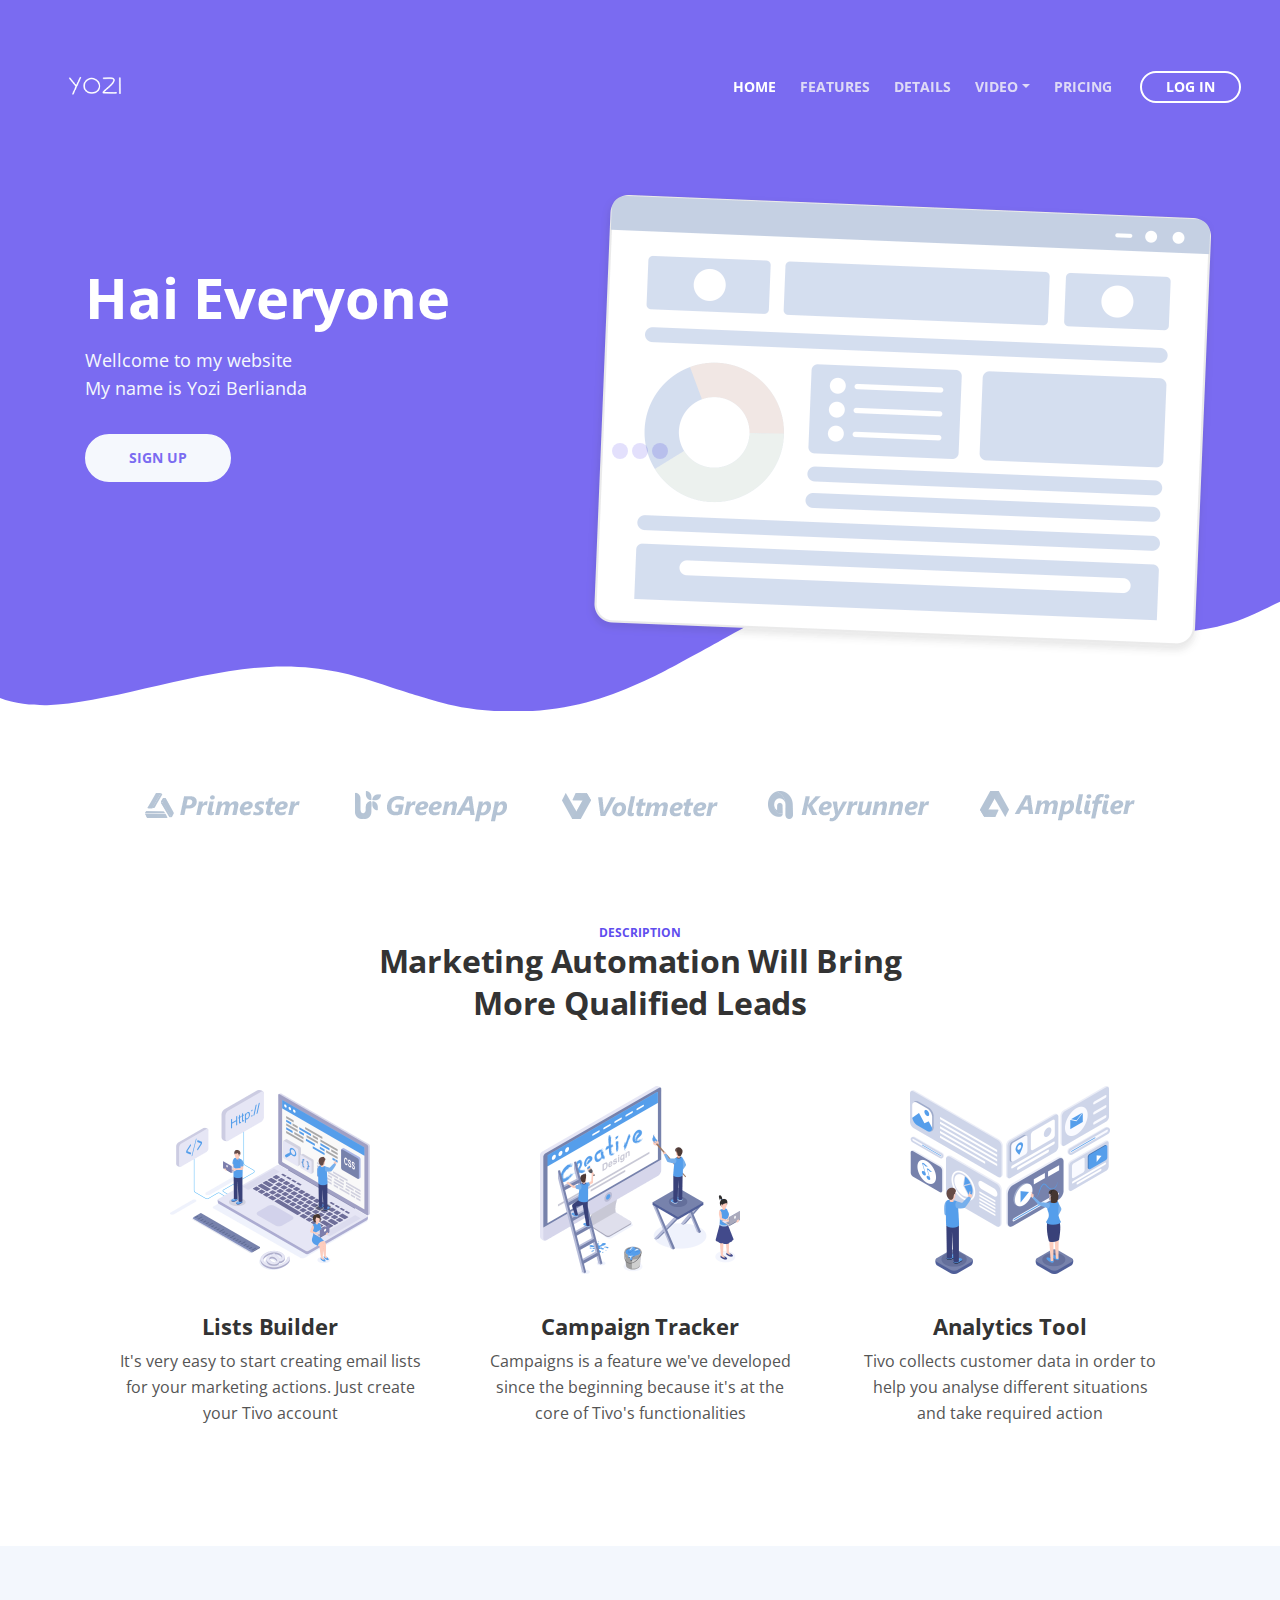
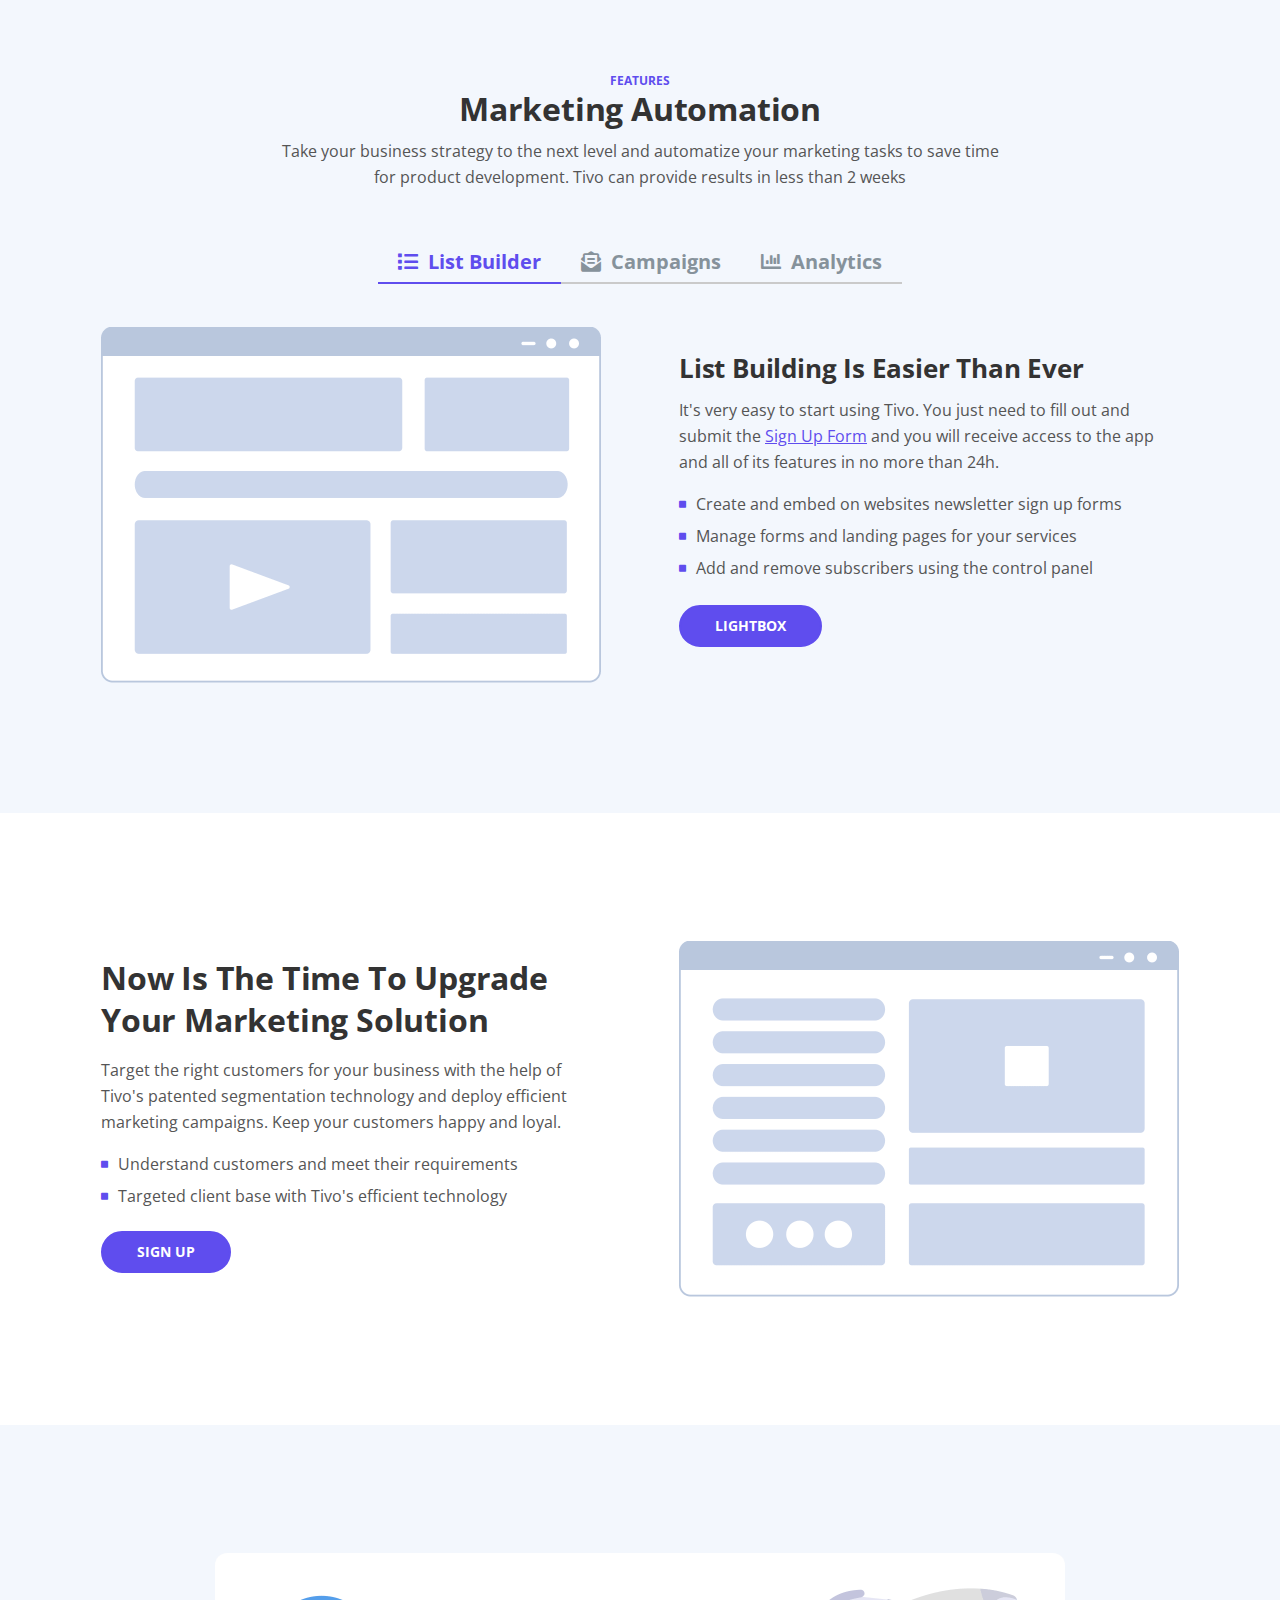
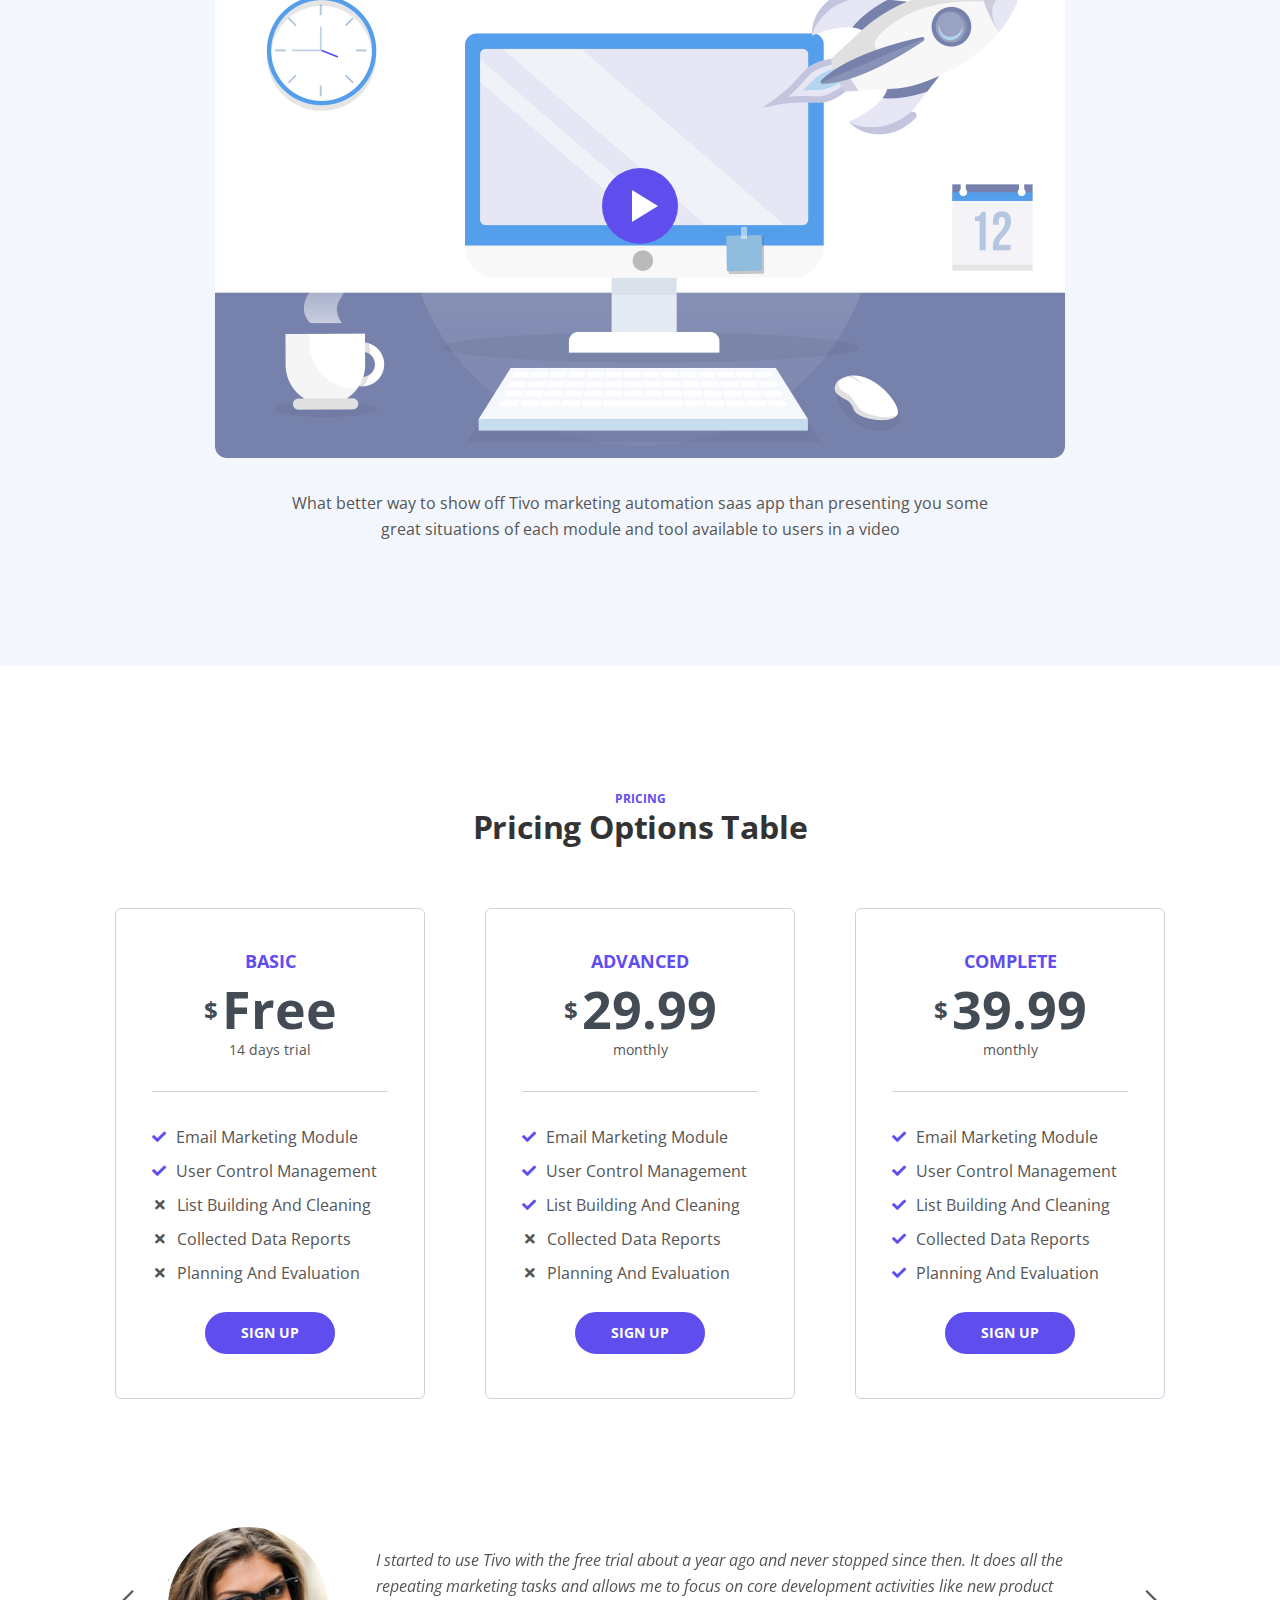
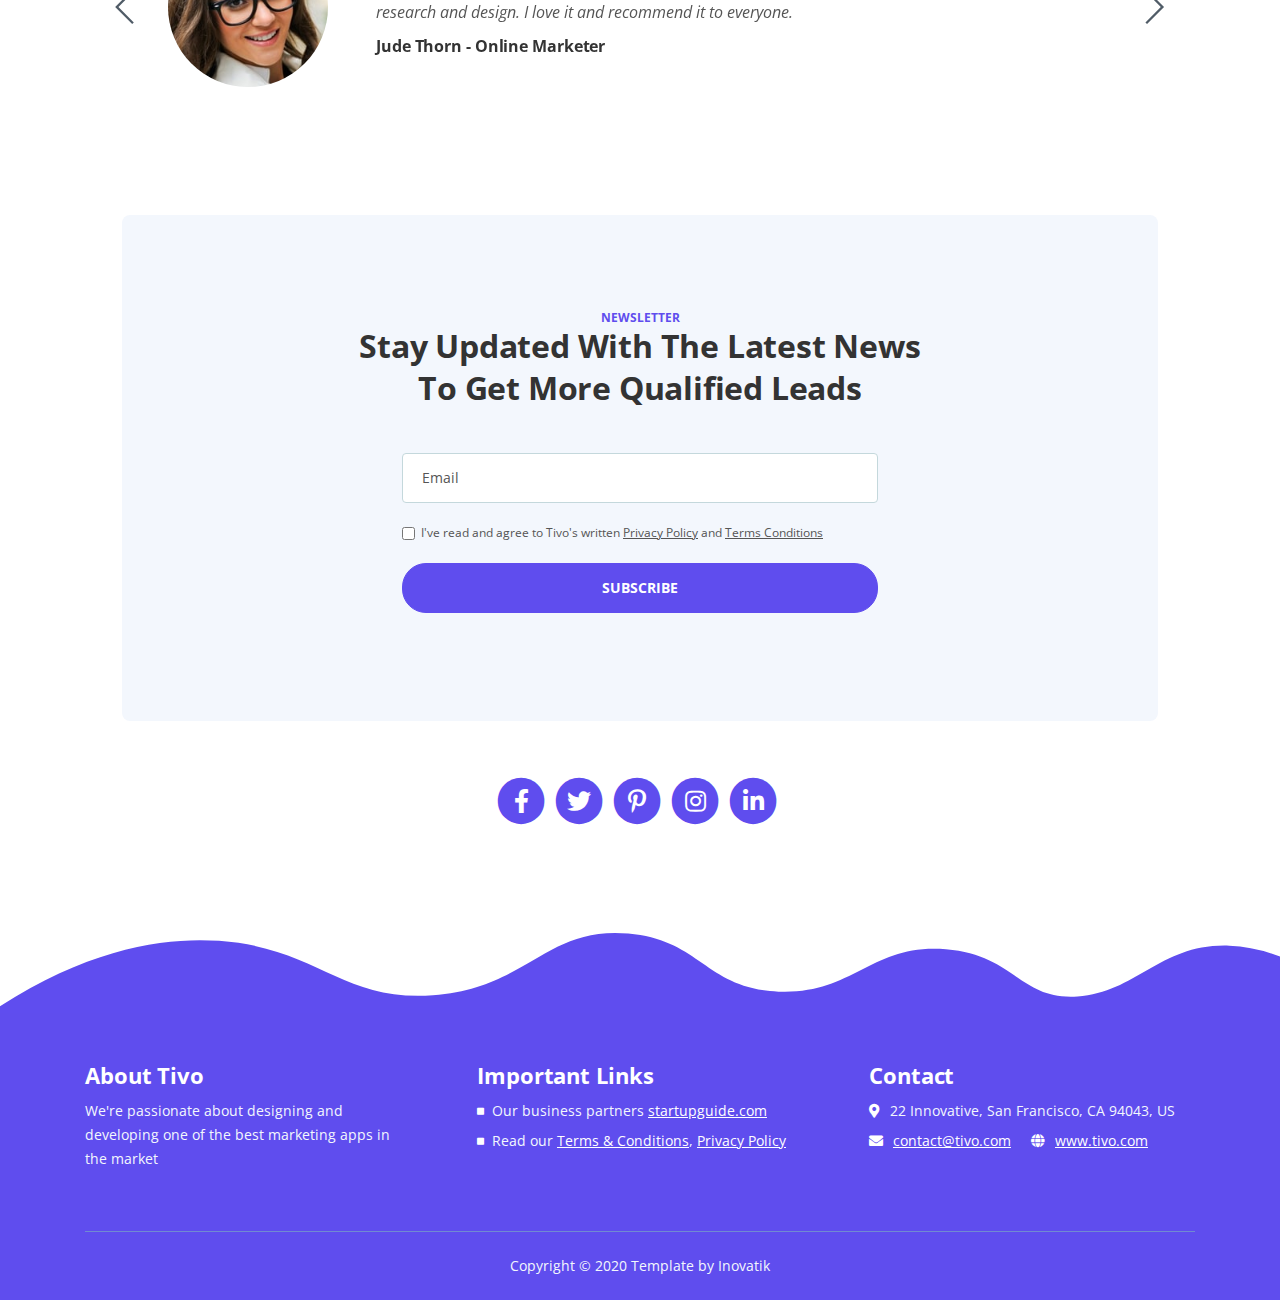
==== Landing Page/web/index.html @ ab3a1fde "prak_web_02" ====
<!DOCTYPE html>
<html lang="en">
<head>
    <meta charset="utf-8">
    <meta name="viewport" content="width=device-width, initial-scale=1, shrink-to-fit=no">
    
    <!-- SEO Meta Tags -->
    <meta name="description" content="Tivo is a HTML landing page template built with Bootstrap to help you crate engaging presentations for SaaS apps and convert visitors into users.">
    <meta name="author" content="Inovatik">

    <!-- OG Meta Tags to improve the way the post looks when you share the page on LinkedIn, Facebook, Google+ -->
	<meta property="og:site_name" content="" /> <!-- website name -->
	<meta property="og:site" content="" /> <!-- website link -->
	<meta property="og:title" content=""/> <!-- title shown in the actual shared post -->
	<meta property="og:description" content="" /> <!-- description shown in the actual shared post -->
	<meta property="og:image" content="" /> <!-- image link, make sure it's jpg -->
	<meta property="og:url" content="" /> <!-- where do you want your post to link to -->
	<meta property="og:type" content="article" />

    <!-- Website Title -->
    <title>Tivo - SaaS App HTML Landing Page Template</title>
    
    <!-- Styles -->
    <link href="https://fonts.googleapis.com/css?family=Open+Sans:400,400i,700&display=swap&subset=latin-ext" rel="stylesheet">
    <link href="css/bootstrap.css" rel="stylesheet">
    <link href="css/fontawesome-all.css" rel="stylesheet">
    <link href="css/swiper.css" rel="stylesheet">
	<link href="css/magnific-popup.css" rel="stylesheet">
	<link href="css/styles.css" rel="stylesheet">
	
	<!-- Favicon  -->
    <link rel="icon" href="images/favicon.png">
</head>
<body data-spy="scroll" data-target=".fixed-top">
    
    <!-- Preloader -->
	<div class="spinner-wrapper">
        <div class="spinner">
            <div class="bounce1"></div>
            <div class="bounce2"></div>
            <div class="bounce3"></div>
        </div>
    </div>
    <!-- end of preloader -->
    

    <!-- Navigation -->
    <nav class="navbar navbar-expand-lg navbar-dark navbar-custom fixed-top">
        <div class="container">

            <!-- Text Logo - Use this if you don't have a graphic logo -->
            <!-- <a class="navbar-brand logo-text page-scroll" href="index.html">Tivo</a> -->

            <!-- Image Logo -->
            <a class="navbar-brand logo-image" href="index.html"><img src="images/logo.png" alt="alternative"></a> 
            
            <!-- Mobile Menu Toggle Button -->
            <button class="navbar-toggler" type="button" data-toggle="collapse" data-target="#navbarsExampleDefault" aria-controls="navbarsExampleDefault" aria-expanded="false" aria-label="Toggle navigation">
                <span class="navbar-toggler-awesome fas fa-bars"></span>
                <span class="navbar-toggler-awesome fas fa-times"></span>
            </button>
            <!-- end of mobile menu toggle button -->

            <div class="collapse navbar-collapse" id="navbarsExampleDefault">
                <ul class="navbar-nav ml-auto">
                    <li class="nav-item">
                        <a class="nav-link page-scroll" href="#header">HOME <span class="sr-only">(current)</span></a>
                    </li>
                    <li class="nav-item">
                        <a class="nav-link page-scroll" href="#features">FEATURES</a>
                    </li>
                    <li class="nav-item">
                        <a class="nav-link page-scroll" href="#details">DETAILS</a>
                    </li>

                    <!-- Dropdown Menu -->          
                    <li class="nav-item dropdown">
                        <a class="nav-link dropdown-toggle page-scroll" href="#video" id="navbarDropdown" role="button" aria-haspopup="true" aria-expanded="false">VIDEO</a>
                        <div class="dropdown-menu" aria-labelledby="navbarDropdown">
                            <a class="dropdown-item" href="article-details.html"><span class="item-text">ARTICLE DETAILS</span></a>
                            <div class="dropdown-items-divide-hr"></div>
                            <a class="dropdown-item" href="terms-conditions.html"><span class="item-text">TERMS CONDITIONS</span></a>
                            <div class="dropdown-items-divide-hr"></div>
                            <a class="dropdown-item" href="privacy-policy.html"><span class="item-text">PRIVACY POLICY</span></a>
                        </div>
                    </li>
                    <!-- end of dropdown menu -->

                    <li class="nav-item">
                        <a class="nav-link page-scroll" href="#pricing">PRICING</a>
                    </li>
                </ul>
                <span class="nav-item">
                    <a class="btn-outline-sm" href="log-in.html">LOG IN</a>
                </span>
            </div>
        </div> <!-- end of container -->
    </nav> <!-- end of navbar -->
    <!-- end of navigation -->


    <!-- Header -->
    <header id="header" class="header">
        <div class="header-content">
            <div class="container">
                <div class="row">
                    <div class="col-lg-6 col-xl-5">
                        <div class="text-container">
                            <h1>Hai Everyone</h1>
                            <p class="p-large">Wellcome to my website<br>My name is Yozi Berlianda</p>
                            <a class="btn-solid-lg page-scroll" href="sign-up.html">SIGN UP</a>
                        </div> <!-- end of text-container -->
                    </div> <!-- end of col -->
                    <div class="col-lg-6 col-xl-7">
                        <div class="image-container">
                            <div class="img-wrapper">
                                <img class="img-fluid" src="images/header-software-app.png" alt="alternative">
                            </div> <!-- end of img-wrapper -->
                        </div> <!-- end of image-container -->
                    </div> <!-- end of col -->
                </div> <!-- end of row -->
            </div> <!-- end of container -->
        </div> <!-- end of header-content -->
    </header> <!-- end of header -->
    <svg class="header-frame" data-name="Layer 1" xmlns="http://www.w3.org/2000/svg" preserveAspectRatio="none" viewBox="0 0 1920 310"><defs><style>.cls-1{fill:#5f4def;}</style></defs><title>header-frame</title><path class="cls-1" d="M0,283.054c22.75,12.98,53.1,15.2,70.635,14.808,92.115-2.077,238.3-79.9,354.895-79.938,59.97-.019,106.17,18.059,141.58,34,47.778,21.511,47.778,21.511,90,38.938,28.418,11.731,85.344,26.169,152.992,17.971,68.127-8.255,115.933-34.963,166.492-67.393,37.467-24.032,148.6-112.008,171.753-127.963,27.951-19.26,87.771-81.155,180.71-89.341,72.016-6.343,105.479,12.388,157.434,35.467,69.73,30.976,168.93,92.28,256.514,89.405,100.992-3.315,140.276-41.7,177-64.9V0.24H0V283.054Z"/></svg>
    <!-- end of header -->


    <!-- Customers -->
    <div class="slider-1">
        <div class="container">
            <div class="row">
                <div class="col-lg-12">
                    
                    <!-- Image Slider -->
                    <div class="slider-container">
                        <div class="swiper-container image-slider">
                            <div class="swiper-wrapper">
                                <div class="swiper-slide">
                                        <img class="img-fluid" src="images/customer-logo-1.png" alt="alternative">
                                </div>
                                <div class="swiper-slide">
                                        <img class="img-fluid" src="images/customer-logo-2.png" alt="alternative">
                                </div>
                                <div class="swiper-slide">
                                        <img class="img-fluid" src="images/customer-logo-3.png" alt="alternative">
                                </div>
                                <div class="swiper-slide">
                                        <img class="img-fluid" src="images/customer-logo-4.png" alt="alternative">
                                </div>
                                <div class="swiper-slide">
                                        <img class="img-fluid" src="images/customer-logo-5.png" alt="alternative">
                                </div>
                                <div class="swiper-slide">
                                        <img class="img-fluid" src="images/customer-logo-6.png" alt="alternative">
                                </div>
                            </div> <!-- end of swiper-wrapper -->
                        </div> <!-- end of swiper container -->
                    </div> <!-- end of slider-container -->
                    <!-- end of image slider -->

                </div> <!-- end of col -->
            </div> <!-- end of row -->
        </div> <!-- end of container -->
    </div> <!-- end of slider-1 -->
    <!-- end of customers -->


    <!-- Description -->
    <div class="cards-1">
        <div class="container">
            <div class="row">
                <div class="col-lg-12">
                    <div class="above-heading">DESCRIPTION</div>
                    <h2 class="h2-heading">Marketing Automation Will Bring More Qualified Leads</h2>
                </div> <!-- end of col -->
            </div> <!-- end of row -->
            <div class="row">
                <div class="col-lg-12">

                    <!-- Card -->
                    <div class="card">
                        <div class="card-image">
                            <img class="img-fluid" src="images/description-1.png" alt="alternative">
                        </div>
                        <div class="card-body">
                            <h4 class="card-title">Lists Builder</h4>
                            <p>It's very easy to start creating email lists for your marketing actions. Just create your Tivo account</p>
                        </div>
                    </div>
                    <!-- end of card -->

                    <!-- Card -->
                    <div class="card">
                        <div class="card-image">
                            <img class="img-fluid" src="images/description-2.png" alt="alternative">
                        </div>
                        <div class="card-body">
                            <h4 class="card-title">Campaign Tracker</h4>
                            <p>Campaigns is a feature we've developed since the beginning because it's at the core of Tivo's functionalities</p>
                        </div>
                    </div>
                    <!-- end of card -->

                    <!-- Card -->
                    <div class="card">
                        <div class="card-image">
                            <img class="img-fluid" src="images/description-3.png" alt="alternative">
                        </div>
                        <div class="card-body">
                            <h4 class="card-title">Analytics Tool</h4>
                            <p>Tivo collects customer data in order to help you analyse different situations and take required action</p>
                        </div>
                    </div>
                    <!-- end of card -->

                </div> <!-- end of col -->
            </div> <!-- end of row -->
        </div> <!-- end of container -->
    </div> <!-- end of cards-1 -->
    <!-- end of description -->


    <!-- Features -->
    <div id="features" class="tabs">
        <div class="container">
            <div class="row">
                <div class="col-lg-12">
                    <div class="above-heading">FEATURES</div>
                    <h2 class="h2-heading">Marketing Automation</h2>
                    <p class="p-heading">Take your business strategy to the next level and automatize your marketing tasks to save time for product development. Tivo can provide results in less than 2 weeks</p>
                </div> <!-- end of col -->
            </div> <!-- end of row -->
            <div class="row">
                <div class="col-lg-12">

                    <!-- Tabs Links -->
                    <ul class="nav nav-tabs" id="argoTabs" role="tablist">
                        <li class="nav-item">
                            <a class="nav-link active" id="nav-tab-1" data-toggle="tab" href="#tab-1" role="tab" aria-controls="tab-1" aria-selected="true"><i class="fas fa-list"></i>List Builder</a>
                        </li>
                        <li class="nav-item">
                            <a class="nav-link" id="nav-tab-2" data-toggle="tab" href="#tab-2" role="tab" aria-controls="tab-2" aria-selected="false"><i class="fas fa-envelope-open-text"></i>Campaigns</a>
                        </li>
                        <li class="nav-item">
                            <a class="nav-link" id="nav-tab-3" data-toggle="tab" href="#tab-3" role="tab" aria-controls="tab-3" aria-selected="false"><i class="fas fa-chart-bar"></i>Analytics</a>
                        </li>
                    </ul>
                    <!-- end of tabs links -->

                    <!-- Tabs Content -->
                    <div class="tab-content" id="argoTabsContent">

                        <!-- Tab -->
                        <div class="tab-pane fade show active" id="tab-1" role="tabpanel" aria-labelledby="tab-1">
                            <div class="row">
                                <div class="col-lg-6">
                                    <div class="image-container">
                                        <img class="img-fluid" src="images/features-1.png" alt="alternative">
                                    </div> <!-- end of image-container -->
                                </div> <!-- end of col -->
                                <div class="col-lg-6">
                                    <div class="text-container">
                                        <h3>List Building Is Easier Than Ever</h3>
                                        <p>It's very easy to start using Tivo. You just need to fill out and submit the <a class="blue page-scroll" href="sign-up.html">Sign Up Form</a> and you will receive access to the app and all of its features in no more than 24h.</p>
                                        <ul class="list-unstyled li-space-lg">
                                            <li class="media">
                                                <i class="fas fa-square"></i>
                                                <div class="media-body">Create and embed on websites newsletter sign up forms</div>
                                            </li>
                                            <li class="media">
                                                <i class="fas fa-square"></i>
                                                <div class="media-body">Manage forms and landing pages for your services</div>
                                            </li>
                                            <li class="media">
                                                <i class="fas fa-square"></i>
                                                <div class="media-body">Add and remove subscribers using the control panel</div>
                                            </li>
                                        </ul>
                                        <a class="btn-solid-reg popup-with-move-anim" href="#details-lightbox-1">LIGHTBOX</a>
                                    </div> <!-- end of text-container -->
                                </div> <!-- end of col -->
                            </div> <!-- end of row -->
                        </div> <!-- end of tab-pane -->
                        <!-- end of tab -->

                        <!-- Tab -->
                        <div class="tab-pane fade" id="tab-2" role="tabpanel" aria-labelledby="tab-2">
                            <div class="row">
                                <div class="col-lg-6">
                                    <div class="image-container">
                                        <img class="img-fluid" src="images/features-2.png" alt="alternative">
                                    </div> <!-- end of image-container -->
                                </div> <!-- end of col -->
                                <div class="col-lg-6">
                                    <div class="text-container">
                                        <h3>Campaigns Monitoring Tools</h3>
                                        <p>Campaigns monitoring is a feature we've developed since the beginning because it's at the core of Tivo and basically to any marketing activity focused on results.</p>
                                        <ul class="list-unstyled li-space-lg">
                                            <li class="media">
                                                <i class="fas fa-square"></i>
                                                <div class="media-body">Easily plan campaigns and schedule their starting date</div>
                                            </li>
                                            <li class="media">
                                                <i class="fas fa-square"></i>
                                                <div class="media-body">Start campaigns and follow their evolution closely</div>
                                            </li>
                                            <li class="media">
                                                <i class="fas fa-square"></i>
                                                <div class="media-body">Evaluate campaign results and optimize future actions</div>
                                            </li>
                                        </ul>
                                        <a class="btn-solid-reg popup-with-move-anim" href="#details-lightbox-2">LIGHTBOX</a>
                                    </div> <!-- end of text-container -->
                                </div> <!-- end of col -->
                            </div> <!-- end of row -->
                        </div> <!-- end of tab-pane -->
                        <!-- end of tab -->

                        <!-- Tab -->
                        <div class="tab-pane fade" id="tab-3" role="tabpanel" aria-labelledby="tab-3">
                            <div class="row">
                                <div class="col-lg-6">
                                    <div class="image-container">
                                        <img class="img-fluid" src="images/features-3.png" alt="alternative">
                                    </div> <!-- end of image-container -->
                                </div> <!-- end of col -->
                                <div class="col-lg-6">
                                    <div class="text-container">
                                        <h3>Analytics Control Panel</h3>
                                        <p>Analytics control  panel is important for every marketing team so it's beed implemented from the begging and designed to produce reports based on very little input information.</p>
                                        <ul class="list-unstyled li-space-lg">
                                            <li class="media">
                                                <i class="fas fa-square"></i>
                                                <div class="media-body">If you set it up correctly you will get acces to great intel</div>
                                            </li>
                                            <li class="media">
                                                <i class="fas fa-square"></i>
                                                <div class="media-body">Easy to integrate in your websites and landing pages</div>
                                            </li>
                                            <li class="media">
                                                <i class="fas fa-square"></i>
                                                <div class="media-body">The generated reports are important for your strategy</div>
                                            </li>
                                        </ul>
                                        <a class="btn-solid-reg popup-with-move-anim" href="#details-lightbox-3">LIGHTBOX</a>
                                    </div> <!-- end of text-container -->
                                </div> <!-- end of col -->
                            </div> <!-- end of row -->
                        </div> <!-- end of tab-pane -->
                        <!-- end of tab -->
                        
                    </div> <!-- end of tab content -->
                    <!-- end of tabs content -->

                </div> <!-- end of col -->
            </div> <!-- end of row -->
        </div> <!-- end of container -->
    </div> <!-- end of tabs -->
    <!-- end of features -->


    <!-- Details Lightboxes -->
    <!-- Details Lightbox 1 -->
	<div id="details-lightbox-1" class="lightbox-basic zoom-anim-dialog mfp-hide">
        <div class="container">
            <div class="row">
                <button title="Close (Esc)" type="button" class="mfp-close x-button">×</button>
                <div class="col-lg-8">
                    <div class="image-container">
                        <img class="img-fluid" src="images/details-lightbox.png" alt="alternative">
                    </div> <!-- end of image-container -->
                </div> <!-- end of col -->
                <div class="col-lg-4">
                    <h3>List Building</h3>
                    <hr>
                    <h5>Core service</h5>
                    <p>It's very easy to start using Tivo. You just need to fill out and submit the Sign Up Form and you will receive access to the app.</p>
                    <ul class="list-unstyled li-space-lg">
                        <li class="media">
                            <i class="fas fa-square"></i><div class="media-body">List building framework</div>
                        </li>
                        <li class="media">
                            <i class="fas fa-square"></i><div class="media-body">Easy database browsing</div>
                        </li>
                        <li class="media">
                            <i class="fas fa-square"></i><div class="media-body">User administration</div>
                        </li>
                        <li class="media">
                            <i class="fas fa-square"></i><div class="media-body">Automate user signup</div>
                        </li>
                        <li class="media">
                            <i class="fas fa-square"></i><div class="media-body">Quick formatting tools</div>
                        </li>
                        <li class="media">
                            <i class="fas fa-square"></i><div class="media-body">Fast email checking</div>
                        </li>
                    </ul>
                    <a class="btn-solid-reg mfp-close" href="sign-up.html">SIGN UP</a> <a class="btn-outline-reg mfp-close as-button" href="#screenshots">BACK</a>
                </div> <!-- end of col -->
            </div> <!-- end of row -->
        </div> <!-- end of container -->
    </div> <!-- end of lightbox-basic -->
    <!-- end of details lightbox 1 -->

    <!-- Details Lightbox 2 -->
	<div id="details-lightbox-2" class="lightbox-basic zoom-anim-dialog mfp-hide">
        <div class="container">
            <div class="row">
                <button title="Close (Esc)" type="button" class="mfp-close x-button">×</button>
                <div class="col-lg-8">
                    <div class="image-container">
                        <img class="img-fluid" src="images/details-lightbox.png" alt="alternative">
                    </div> <!-- end of image-container -->
                </div> <!-- end of col -->
                <div class="col-lg-4">
                    <h3>Campaign Monitoring</h3>
                    <hr>
                    <h5>Core service</h5>
                    <p>It's very easy to start using Tivo. You just need to fill out and submit the Sign Up Form and you will receive access to the app.</p>
                    <ul class="list-unstyled li-space-lg">
                        <li class="media">
                            <i class="fas fa-square"></i><div class="media-body">List building framework</div>
                        </li>
                        <li class="media">
                            <i class="fas fa-square"></i><div class="media-body">Easy database browsing</div>
                        </li>
                        <li class="media">
                            <i class="fas fa-square"></i><div class="media-body">User administration</div>
                        </li>
                        <li class="media">
                            <i class="fas fa-square"></i><div class="media-body">Automate user signup</div>
                        </li>
                        <li class="media">
                            <i class="fas fa-square"></i><div class="media-body">Quick formatting tools</div>
                        </li>
                        <li class="media">
                            <i class="fas fa-square"></i><div class="media-body">Fast email checking</div>
                        </li>
                    </ul>
                    <a class="btn-solid-reg mfp-close" href="sign-up.html">SIGN UP</a> <a class="btn-outline-reg mfp-close as-button" href="#screenshots">BACK</a>
                </div> <!-- end of col -->
            </div> <!-- end of row -->
        </div> <!-- end of container -->
    </div> <!-- end of lightbox-basic -->
    <!-- end of details lightbox 2 -->

    <!-- Details Lightbox 3 -->
	<div id="details-lightbox-3" class="lightbox-basic zoom-anim-dialog mfp-hide">
        <div class="container">
            <div class="row">
                <button title="Close (Esc)" type="button" class="mfp-close x-button">×</button>
                <div class="col-lg-8">
                    <div class="image-container">
                        <img class="img-fluid" src="images/details-lightbox.png" alt="alternative">
                    </div> <!-- end of image-container -->
                </div> <!-- end of col -->
                <div class="col-lg-4">
                    <h3>Analytics Tools</h3>
                    <hr>
                    <h5>Core service</h5>
                    <p>It's very easy to start using Tivo. You just need to fill out and submit the Sign Up Form and you will receive access to the app.</p>
                    <ul class="list-unstyled li-space-lg">
                        <li class="media">
                            <i class="fas fa-square"></i><div class="media-body">List building framework</div>
                        </li>
                        <li class="media">
                            <i class="fas fa-square"></i><div class="media-body">Easy database browsing</div>
                        </li>
                        <li class="media">
                            <i class="fas fa-square"></i><div class="media-body">User administration</div>
                        </li>
                        <li class="media">
                            <i class="fas fa-square"></i><div class="media-body">Automate user signup</div>
                        </li>
                        <li class="media">
                            <i class="fas fa-square"></i><div class="media-body">Quick formatting tools</div>
                        </li>
                        <li class="media">
                            <i class="fas fa-square"></i><div class="media-body">Fast email checking</div>
                        </li>
                    </ul>
                    <a class="btn-solid-reg mfp-close" href="sign-up.html">SIGN UP</a> <a class="btn-outline-reg mfp-close as-button" href="#screenshots">BACK</a>
                </div> <!-- end of col -->
            </div> <!-- end of row -->
        </div> <!-- end of container -->
    </div> <!-- end of lightbox-basic -->
    <!-- end of details lightbox 3 -->
    <!-- end of details lightboxes -->


    <!-- Details -->
    <div id="details" class="basic-1">
        <div class="container">
            <div class="row">
                <div class="col-lg-6">
                    <div class="text-container">
                        <h2>Now Is The Time To Upgrade Your Marketing Solution</h2>
                        <p>Target the right customers for your business with the help of Tivo's patented segmentation technology and deploy efficient marketing campaigns. Keep your customers happy and loyal.</p>
                        <ul class="list-unstyled li-space-lg">
                            <li class="media">
                                <i class="fas fa-square"></i>
                                <div class="media-body">Understand customers and meet their requirements</div>
                            </li>
                            <li class="media">
                                <i class="fas fa-square"></i>
                                <div class="media-body">Targeted client base with Tivo's efficient technology</div>
                            </li>
                        </ul>
                        <a class="btn-solid-reg page-scroll" href="sign-up.html">SIGN UP</a>
                    </div> <!-- end of text-container -->
                </div> <!-- end of col -->
                <div class="col-lg-6">
                    <div class="image-container">
                        <img class="img-fluid" src="images/details.png" alt="alternative">
                    </div> <!-- end of image-container -->
                </div> <!-- end of col -->
            </div> <!-- end of row -->
        </div> <!-- end of container -->
    </div> <!-- end of basic-1 -->
    <!-- end of details -->


    <!-- Video -->
    <div id="video" class="basic-2">
        <div class="container">
            <div class="row">
                <div class="col-lg-12">

                    <!-- Video Preview -->
                    <div class="image-container">
                        <div class="video-wrapper">
                            <a class="popup-youtube" href="https://www.youtube.com/watch?v=fLCjQJCekTs" data-effect="fadeIn">
                                <img class="img-fluid" src="images/video-image.png" alt="alternative">
                                <span class="video-play-button">
                                    <span></span>
                                </span>
                            </a>
                        </div> <!-- end of video-wrapper -->
                    </div> <!-- end of image-container -->
                    <!-- end of video preview -->

                    <div class="p-heading">What better way to show off Tivo marketing automation saas app than presenting you some great situations of each module and tool available to users in a video</div>        
                </div> <!-- end of col -->
            </div> <!-- end of row -->
        </div> <!-- end of container -->
    </div> <!-- end of basic-2 -->
    <!-- end of video -->


    <!-- Pricing -->
    <div id="pricing" class="cards-2">
        <div class="container">
            <div class="row">
                <div class="col-lg-12">
                    <div class="above-heading">PRICING</div>
                    <h2 class="h2-heading">Pricing Options Table</h2>
                </div> <!-- end of col -->
            </div> <!-- end of row -->
            <div class="row">
                <div class="col-lg-12">

                    <!-- Card-->
                    <div class="card">
                        <div class="card-body">
                            <div class="card-title">BASIC</div>
                            <div class="price"><span class="currency">$</span><span class="value">Free</span></div>
                            <div class="frequency">14 days trial</div>
                            <div class="divider"></div>
                            <ul class="list-unstyled li-space-lg">
                                <li class="media">
                                    <i class="fas fa-check"></i><div class="media-body">Email Marketing Module</div>
                                </li>
                                <li class="media">
                                    <i class="fas fa-check"></i><div class="media-body">User Control Management</div>
                                </li>
                                <li class="media">
                                    <i class="fas fa-times"></i><div class="media-body">List Building And Cleaning</div>
                                </li>
                                <li class="media">
                                    <i class="fas fa-times"></i><div class="media-body">Collected Data Reports</div>
                                </li>
                                <li class="media">
                                    <i class="fas fa-times"></i><div class="media-body">Planning And Evaluation</div>
                                </li>
                            </ul>
                            <div class="button-wrapper">
                                <a class="btn-solid-reg page-scroll" href="sign-up.html">SIGN UP</a>
                            </div>
                        </div>
                    </div> <!-- end of card -->
                    <!-- end of card -->

                    <!-- Card-->
                    <div class="card">
                        <div class="card-body">
                            <div class="card-title">ADVANCED</div>
                            <div class="price"><span class="currency">$</span><span class="value">29.99</span></div>
                            <div class="frequency">monthly</div>
                            <div class="divider"></div>
                            <ul class="list-unstyled li-space-lg">
                                <li class="media">
                                    <i class="fas fa-check"></i><div class="media-body">Email Marketing Module</div>
                                </li>
                                <li class="media">
                                    <i class="fas fa-check"></i><div class="media-body">User Control Management</div>
                                </li>
                                <li class="media">
                                    <i class="fas fa-check"></i><div class="media-body">List Building And Cleaning</div>
                                </li>
                                <li class="media">
                                    <i class="fas fa-times"></i><div class="media-body">Collected Data Reports</div>
                                </li>
                                <li class="media">
                                    <i class="fas fa-times"></i><div class="media-body">Planning And Evaluation</div>
                                </li>
                            </ul>
                            <div class="button-wrapper">
                                <a class="btn-solid-reg page-scroll" href="sign-up.html">SIGN UP</a>
                            </div>
                        </div>
                    </div> <!-- end of card -->
                    <!-- end of card -->

                    <!-- Card-->
                    <div class="card">
                        <!--<div class="label">
                            <p class="best-value">Best Value</p>
                        </div> -->
                        <div class="card-body">
                            <div class="card-title">COMPLETE</div>
                            <div class="price"><span class="currency">$</span><span class="value">39.99</span></div>
                            <div class="frequency">monthly</div>
                            <div class="divider"></div>
                            <ul class="list-unstyled li-space-lg">
                                <li class="media">
                                    <i class="fas fa-check"></i><div class="media-body">Email Marketing Module</div>
                                </li>
                                <li class="media">
                                    <i class="fas fa-check"></i><div class="media-body">User Control Management</div>
                                </li>
                                <li class="media">
                                    <i class="fas fa-check"></i><div class="media-body">List Building And Cleaning</div>
                                </li>
                                <li class="media">
                                    <i class="fas fa-check"></i><div class="media-body">Collected Data Reports</div>
                                </li>
                                <li class="media">
                                    <i class="fas fa-check"></i><div class="media-body">Planning And Evaluation</div>
                                </li>
                            </ul>
                            <div class="button-wrapper">
                                <a class="btn-solid-reg page-scroll" href="sign-up.html">SIGN UP</a>
                            </div>
                        </div>
                    </div> <!-- end of card -->
                    <!-- end of card -->

                </div> <!-- end of col -->
            </div> <!-- end of row -->
        </div> <!-- end of container -->
    </div> <!-- end of cards-2 -->
    <!-- end of pricing -->


    <!-- Testimonials -->
    <div class="slider-2">
        <div class="container">
            <div class="row">
                <div class="col-lg-12">      
                    
                    <!-- Text Slider -->
                    <div class="slider-container">
                        <div class="swiper-container text-slider">
                            <div class="swiper-wrapper">
                                
                                <!-- Slide -->
                                <div class="swiper-slide">
                                    <div class="image-wrapper">
                                        <img class="img-fluid" src="images/testimonial-1.jpg" alt="alternative">
                                    </div> <!-- end of image-wrapper -->
                                    <div class="text-wrapper">
                                        <div class="testimonial-text">I started to use Tivo with the free trial about a year ago and never stopped since then. It does all the repeating marketing tasks and allows me to focus on core development activities like new product research and design. I love it and recommend it to everyone.</div>
                                        <div class="testimonial-author">Jude Thorn - Online Marketer</div>
                                    </div> <!-- end of text-wrapper -->
                                </div> <!-- end of swiper-slide -->
                                <!-- end of slide -->

                                <!-- Slide -->
                                <div class="swiper-slide">
                                    <div class="image-wrapper">
                                        <img class="img-fluid" src="images/testimonial-2.jpg" alt="alternative">
                                    </div> <!-- end of image-wrapper -->
                                    <div class="text-wrapper">
                                        <div class="testimonial-text">Awesome features for the money. I never thought such a low ammount of money would bring me so many leads per month. Before Tivo I used the services of an agency which cost 10x more and delivered far less. Highly recommended to marketers focused on results.</div>
                                        <div class="testimonial-author">Roy Smith - Developer</div>
                                    </div> <!-- end of text-wrapper -->
                                </div> <!-- end of swiper-slide -->
                                <!-- end of slide -->

                                <!-- Slide -->
                                <div class="swiper-slide">
                                    <div class="image-wrapper">
                                        <img class="img-fluid" src="images/testimonial-3.jpg" alt="alternative">
                                    </div> <!-- end of image-wrapper -->
                                    <div class="text-wrapper">
                                        <div class="testimonial-text">Tivo is the best marketing automation app for small and medium sized business. It understands the mindset of young entrepreneurs and provides the necessary data for wise marketing decisions. Just give it a try and you will definitely not regret spending your time.</div>
                                        <div class="testimonial-author">Marsha Singer - Online Marketer</div>
                                    </div> <!-- end of text-wrapper -->
                                </div> <!-- end of swiper-slide -->
                                <!-- end of slide -->

                                <!-- Slide -->
                                <div class="swiper-slide">
                                    <div class="image-wrapper">
                                        <img class="img-fluid" src="images/testimonial-4.jpg" alt="alternative">
                                    </div> <!-- end of image-wrapper -->
                                    <div class="text-wrapper">
                                        <div class="testimonial-text">Tivo is one of the greatest marketing automation apps out there. I especially love the Reporting Tools module because it gives me such a great amount of information based on little amounts of input gathered in just few weeks of light weight usage. Recommended!</div>
                                        <div class="testimonial-author">Ronda Louis - Online Marketer</div>
                                    </div> <!-- end of text-wrapper -->
                                </div> <!-- end of swiper-slide -->
                                <!-- end of slide -->

                            </div> <!-- end of swiper-wrapper -->
                            
                            <!-- Add Arrows -->
                            <div class="swiper-button-next"></div>
                            <div class="swiper-button-prev"></div>
                            <!-- end of add arrows -->

                        </div> <!-- end of swiper-container -->
                    </div> <!-- end of slider-container -->
                    <!-- end of text slider -->

                </div> <!-- end of col -->
            </div> <!-- end of row -->
        </div> <!-- end of container -->
    </div> <!-- end of slider-2 -->
    <!-- end of testimonials -->


    <!-- Newsletter -->
    <div class="form">
        <div class="container">
            <div class="row">
                <div class="col-lg-12">
                    <div class="text-container">
                        <div class="above-heading">NEWSLETTER</div>
                        <h2>Stay Updated With The Latest News To Get More Qualified Leads</h2>

                        <!-- Newsletter Form -->
                        <form id="newsletterForm" data-toggle="validator" data-focus="false">
                            <div class="form-group">
                                <input type="email" class="form-control-input" id="nemail" required>
                                <label class="label-control" for="nemail">Email</label>
                                <div class="help-block with-errors"></div>
                            </div>
                            <div class="form-group checkbox">
                                <input type="checkbox" id="nterms" value="Agreed-to-Terms" required>I've read and agree to Tivo's written <a href="privacy-policy.html">Privacy Policy</a> and <a href="terms-conditions.html">Terms Conditions</a> 
                                <div class="help-block with-errors"></div>
                            </div>
                            <div class="form-group">
                                <button type="submit" class="form-control-submit-button">SUBSCRIBE</button>
                            </div>
                            <div class="form-message">
                                <div id="nmsgSubmit" class="h3 text-center hidden"></div>
                            </div>
                        </form>
                        <!-- end of newsletter form -->

                    </div> <!-- end of text-container -->
                </div> <!-- end of col -->
            </div> <!-- end of row -->
            <div class="row">
                <div class="col-lg-12">
                    <div class="icon-container">
                        <span class="fa-stack">
                            <a href="#your-link">
                                <i class="fas fa-circle fa-stack-2x"></i>
                                <i class="fab fa-facebook-f fa-stack-1x"></i>
                            </a>
                        </span>
                        <span class="fa-stack">
                            <a href="#your-link">
                                <i class="fas fa-circle fa-stack-2x"></i>
                                <i class="fab fa-twitter fa-stack-1x"></i>
                            </a>
                        </span>
                        <span class="fa-stack">
                            <a href="#your-link">
                                <i class="fas fa-circle fa-stack-2x"></i>
                                <i class="fab fa-pinterest-p fa-stack-1x"></i>
                            </a>
                        </span>
                        <span class="fa-stack">
                            <a href="#your-link">
                                <i class="fas fa-circle fa-stack-2x"></i>
                                <i class="fab fa-instagram fa-stack-1x"></i>
                            </a>
                        </span>
                        <span class="fa-stack">
                            <a href="#your-link">
                                <i class="fas fa-circle fa-stack-2x"></i>
                                <i class="fab fa-linkedin-in fa-stack-1x"></i>
                            </a>
                        </span>
                    </div> <!-- end of col -->
                </div> <!-- end of col -->
            </div> <!-- end of row -->
        </div> <!-- end of container -->
    </div> <!-- end of form -->
    <!-- end of newsletter -->


    <!-- Footer -->
    <svg class="footer-frame" data-name="Layer 2" xmlns="http://www.w3.org/2000/svg" preserveAspectRatio="none" viewBox="0 0 1920 79"><defs><style>.cls-2{fill:#5f4def;}</style></defs><title>footer-frame</title><path class="cls-2" d="M0,72.427C143,12.138,255.5,4.577,328.644,7.943c147.721,6.8,183.881,60.242,320.83,53.737,143-6.793,167.826-68.128,293-60.9,109.095,6.3,115.68,54.364,225.251,57.319,113.58,3.064,138.8-47.711,251.189-41.8,104.012,5.474,109.713,50.4,197.369,46.572,89.549-3.91,124.375-52.563,227.622-50.155A338.646,338.646,0,0,1,1920,23.467V79.75H0V72.427Z" transform="translate(0 -0.188)"/></svg>
    <div class="footer">
        <div class="container">
            <div class="row">
                <div class="col-md-4">
                    <div class="footer-col first">
                        <h4>About Tivo</h4>
                        <p class="p-small">We're passionate about designing and developing one of the best marketing apps in the market</p>
                    </div>
                </div> <!-- end of col -->
                <div class="col-md-4">
                    <div class="footer-col middle">
                        <h4>Important Links</h4>
                        <ul class="list-unstyled li-space-lg p-small">
                            <li class="media">
                                <i class="fas fa-square"></i>
                                <div class="media-body">Our business partners <a class="white" href="#your-link">startupguide.com</a></div>
                            </li>
                            <li class="media">
                                <i class="fas fa-square"></i>
                                <div class="media-body">Read our <a class="white" href="terms-conditions.html">Terms & Conditions</a>, <a class="white" href="privacy-policy.html">Privacy Policy</a></div>
                            </li>
                        </ul>
                    </div>
                </div> <!-- end of col -->
                <div class="col-md-4">
                    <div class="footer-col last">
                        <h4>Contact</h4>
                        <ul class="list-unstyled li-space-lg p-small">
                            <li class="media">
                                <i class="fas fa-map-marker-alt"></i>
                                <div class="media-body">22 Innovative, San Francisco, CA 94043, US</div>
                            </li>
                            <li class="media">
                                <i class="fas fa-envelope"></i>
                                <div class="media-body"><a class="white" href="mailto:contact@tivo.com">contact@tivo.com</a> <i class="fas fa-globe"></i><a class="white" href="#your-link">www.tivo.com</a></div>
                            </li>
                        </ul>
                    </div> 
                </div> <!-- end of col -->
            </div> <!-- end of row -->
        </div> <!-- end of container -->
    </div> <!-- end of footer -->  
    <!-- end of footer -->


    <!-- Copyright -->
    <div class="copyright">
        <div class="container">
            <div class="row">
                <div class="col-lg-12">
                    <p class="p-small">Copyright © 2020 <a href="https://inovatik.com">Template by Inovatik</a></p>
                </div> <!-- end of col -->
            </div> <!-- enf of row -->
        </div> <!-- end of container -->
    </div> <!-- end of copyright --> 
    <!-- end of copyright -->
    
    	
    <!-- Scripts -->
    <script src="js/jquery.min.js"></script> <!-- jQuery for Bootstrap's JavaScript plugins -->
    <script src="js/popper.min.js"></script> <!-- Popper tooltip library for Bootstrap -->
    <script src="js/bootstrap.min.js"></script> <!-- Bootstrap framework -->
    <script src="js/jquery.easing.min.js"></script> <!-- jQuery Easing for smooth scrolling between anchors -->
    <script src="js/swiper.min.js"></script> <!-- Swiper for image and text sliders -->
    <script src="js/jquery.magnific-popup.js"></script> <!-- Magnific Popup for lightboxes -->
    <script src="js/validator.min.js"></script> <!-- Validator.js - Bootstrap plugin that validates forms -->
    <script src="js/scripts.js"></script> <!-- Custom scripts -->
</body>
</html>
---- Landing Page/web/css/styles.css ----
/* Template: Tivo - SaaS App HTML Landing Page Template
   Author: Inovatik
   Created: Sep 2019
   Description: Master CSS file
*/

/*****************************************
Table Of Contents:

01. General Styles
02. Preloader
03. Navigation
04. Header
05. Customers
06. Description
07. Features
08. Features Lightboxes
09. Details
10. Video
11. Pricing
12. Testimonials
13. Newsletter
14. Footer
15. Copyright
16. Back To Top Button
17. Extra Pages
18. Sign Up and Log In Pages
19. Media Queries
******************************************/

/*****************************************
Colors:
- Backgrounds, buttons, bullets, icons - blue #5f4dee
- Backgrounds, light button, light body text - light gray #f3f7fd
- Headings text - black #333
- Body text - dark gray #555
******************************************/


/******************************/
/*     01. General Styles     */
/******************************/
body,
html {
    width: 100%;
	height: 100%;
}

body, p {
	color: #555; 
	font: 400 1rem/1.625rem "Open Sans", sans-serif;;
}

.p-large {
	font: 400 1.125rem/1.75rem "Open Sans", sans-serif;
}

.p-small {
	font: 400 0.875rem/1.5rem "Open Sans", sans-serif;
}

h1 {
	color: #333;
	font: 700 2.5rem/3.125rem "Open Sans", sans-serif;
	letter-spacing: -0.2px;
}

h2 {
	color: #333;
	font: 700 2rem/2.625rem "Open Sans", sans-serif;
	letter-spacing: -0.2px;
}

h3 {
	color: #333;
	font: 700 1.625rem/2.125rem "Open Sans", sans-serif;
	letter-spacing: -0.2px;
}

h4 {
	color: #333;
	font: 700 1.375rem/1.75rem "Open Sans", sans-serif;
	letter-spacing: -0.1px;
}

h5 {
	color: #333;
	font: 700 1.125rem/1.5rem "Open Sans", sans-serif;
	letter-spacing: -0.1px;
}

h6 {
	color: #333;
	font: 700 1rem/1.375rem "Open Sans", sans-serif;
	letter-spacing: -0.1px;
}

.above-heading {
	color: #5f4dee;
	font: 700 0.75rem/0.875rem "Open Sans", sans-serif;
	text-align: center;
}

.p-heading {
	margin-bottom: 3.25rem;
}

.testimonial-text {
	font: italic 400 1rem/1.625rem "Open Sans", sans-serif;
}

.testimonial-author {
	font: 700 1rem/1.625rem "Open Sans", sans-serif;
	letter-spacing: -0.1px;
}

.li-space-lg li {
	margin-bottom: 0.375rem;
}

.indent {
	padding-left: 1.25rem;
}

a {
	color: #555;
	text-decoration: underline;
}

a:hover {
	color: #555;
	text-decoration: underline;
}

a.white {
	color: #fff;
}

.decorative-line {
	display: block;
	width: 5rem;
	height: 0.5rem;
	margin-right: auto;
	margin-left: auto;
}

.blue {
	color: #5f4dee;
}

.btn-solid-reg {
	display: inline-block;
	padding: 1.1875rem 2.125rem 1.1875rem 2.125rem;
	border: 0.125rem solid #5f4dee;
	border-radius: 2rem;
	background-color: #5f4dee;
	color: #fff;
	font: 700 0.875rem/0 "Open Sans", sans-serif;
	text-decoration: none;
	transition: all 0.2s;
}

.btn-solid-reg:hover {
	background-color: transparent;
	color: #5f4dee;
	text-decoration: none;
}

.btn-solid-lg {
	display: inline-block;
	padding: 1.375rem 2.625rem 1.375rem 2.625rem;
	border: 0.125rem solid #5f4dee;
	border-radius: 2rem;
	background-color: #5f4dee;
	color: #fff;
	font: 700 0.875rem/0 "Open Sans", sans-serif;
	text-decoration: none;
	transition: all 0.2s;
}

.btn-solid-lg:hover {
	background-color: transparent;
	color: #5f4dee;
	text-decoration: none;
}

.btn-outline-reg {
	display: inline-block;
	padding: 1.1875rem 2.125rem 1.1875rem 2.125rem;
	border: 0.125rem solid #5f4dee;
	border-radius: 2rem;
	background-color: transparent;
	color: #5f4dee;
	font: 700 0.875rem/0 "Open Sans", sans-serif;
	text-decoration: none;
	transition: all 0.2s;
}

.btn-outline-reg:hover {
	background-color: #5f4dee;
	color: #fff;
	text-decoration: none;
}

.btn-outline-lg {
	display: inline-block;
	padding: 1.375rem 2.625rem 1.375rem 2.625rem;
	border: 0.125rem solid #5f4dee;
	border-radius: 2rem;
	background-color: transparent;
	color: #5f4dee;
	font: 700 0.875rem/0 "Open Sans", sans-serif;
	text-decoration: none;
	transition: all 0.2s;
}

.btn-outline-lg:hover {
	background-color: #5f4dee;
	color: #fff;
	text-decoration: none;
}

.btn-outline-sm {
	display: inline-block;
	padding: 0.875rem 1.5rem 0.875rem 1.5rem;
	border: 0.125rem solid #5f4dee;
	border-radius: 2rem;
	background-color: transparent;
	color: #5f4dee;
	font: 700 0.875rem/0 "Open Sans", sans-serif;
	text-decoration: none;
	transition: all 0.2s;
}

.btn-outline-sm:hover {
	background-color: #5f4dee;
	color: #fff;
	text-decoration: none;
}

.form-group {
	position: relative;
	margin-bottom: 1.25rem;
}

.form-group.has-error.has-danger {
	margin-bottom: 0.625rem;
}

.form-group.has-error.has-danger .help-block.with-errors ul {
	margin-top: 0.375rem;
}

.label-control {
	position: absolute;
	top: 0.87rem;
	left: 1.25rem;
	color: #555;
	opacity: 1;
	font: 400 0.875rem/1.375rem "Open Sans", sans-serif;
	cursor: text;
	transition: all 0.2s ease;
}

/* IE10+ hack to solve lower label text position compared to the rest of the browsers */
@media screen and (-ms-high-contrast: active), screen and (-ms-high-contrast: none) {  
	.label-control {
		top: 0.9375rem;
	}
}

.form-control-input:focus + .label-control,
.form-control-input.notEmpty + .label-control,
.form-control-textarea:focus + .label-control,
.form-control-textarea.notEmpty + .label-control {
	top: 0.125rem;
	opacity: 1;
	font-size: 0.75rem;
	font-weight: 700;
}

.form-control-input,
.form-control-select {
	display: block; /* needed for proper display of the label in Firefox, IE, Edge */
	width: 100%;
	padding-top: 1.0625rem;
	padding-bottom: 0.0625rem;
	padding-left: 1.25rem;
	border: 1px solid #c4d8dc;
	border-radius: 0.25rem;
	background-color: #fff;
	color: #555;
	font: 400 0.875rem/1.875rem "Open Sans", sans-serif;
	transition: all 0.2s;
	-webkit-appearance: none; /* removes inner shadow on form inputs on ios safari */
}

.form-control-select {
	padding-top: 0.5rem;
	padding-bottom: 0.5rem;
	height: 3rem;
}

/* IE10+ hack to solve lower label text position compared to the rest of the browsers */
@media screen and (-ms-high-contrast: active), screen and (-ms-high-contrast: none) {  
	.form-control-input {
		padding-top: 1.25rem;
		padding-bottom: 0.75rem;
		line-height: 1.75rem;
	}

	.form-control-select {
		padding-top: 0.875rem;
		padding-bottom: 0.75rem;
		height: 3.125rem;
		line-height: 2.125rem;
	}
}

select {
    /* you should keep these first rules in place to maintain cross-browser behavior */
    -webkit-appearance: none;
	-moz-appearance: none;
	-ms-appearance: none;
    -o-appearance: none;
    appearance: none;
    background-image: url('../images/down-arrow.png');
    background-position: 96% 50%;
    background-repeat: no-repeat;
    outline: none;
}

select::-ms-expand {
    display: none; /* removes the ugly default down arrow on select form field in IE11 */
}

.form-control-textarea {
	display: block; /* used to eliminate a bottom gap difference between Chrome and IE/FF */
	width: 100%;
	height: 8rem; /* used instead of html rows to normalize height between Chrome and IE/FF */
	padding-top: 1.25rem;
	padding-left: 1.3125rem;
	border: 1px solid #c4d8dc;
	border-radius: 0.25rem;
	background-color: #fff;
	color: #555;
	font: 400 0.875rem/1.75rem "Open Sans", sans-serif;
	transition: all 0.2s;
}

.form-control-input:focus,
.form-control-select:focus,
.form-control-textarea:focus {
	border: 1px solid #a1a1a1;
	outline: none; /* Removes blue border on focus */
}

.form-control-input:hover,
.form-control-select:hover,
.form-control-textarea:hover {
	border: 1px solid #a1a1a1;
}

.checkbox {
	font: 400 0.75rem/1.25rem "Open Sans", sans-serif;
}

input[type='checkbox'] {
	vertical-align: -15%;
	margin-right: 0.375rem;
}

/* IE10+ hack to raise checkbox field position compared to the rest of the browsers */
@media screen and (-ms-high-contrast: active), screen and (-ms-high-contrast: none) {  
	input[type='checkbox'] {
		vertical-align: -9%;
	}
}

.form-control-submit-button {
	display: inline-block;
	width: 100%;
	height: 3.125rem;
	border: 1px solid #5f4dee;
	border-radius: 1.5rem;
	background-color: #5f4dee;
	color: #fff;
	font: 700 0.875rem/0 "Open Sans", sans-serif;
	cursor: pointer;
	transition: all 0.2s;
}

.form-control-submit-button:hover {
	background-color: transparent;
	color: #5f4dee;
}

/* Form Success And Error Message Formatting */
#smsgSubmit.h3.text-center.tada.animated,
#lmsgSubmit.h3.text-center.tada.animated,
#nmsgSubmit.h3.text-center.tada.animated,
#pmsgSubmit.h3.text-center.tada.animated,
#smsgSubmit.h3.text-center,
#lmsgSubmit.h3.text-center,
#nmsgSubmit.h3.text-center,
#pmsgSubmit.h3.text-center {
	display: block;
	margin-bottom: 0;
	color: #555;
	font-size: 1.125rem;
	line-height: 1rem;
}

.help-block.with-errors .list-unstyled {
	color: #555;
	font-size: 0.75rem;
	line-height: 1.125rem;
	text-align: left;
}

.help-block.with-errors ul {
	margin-bottom: 0;
}
/* end of form success and error message formatting */

/* Form Success And Error Message Animation - Animate.css */
@-webkit-keyframes tada {
	from {
		-webkit-transform: scale3d(1, 1, 1);
		-ms-transform: scale3d(1, 1, 1);
		transform: scale3d(1, 1, 1);
	}
	10%, 20% {
		-webkit-transform: scale3d(.9, .9, .9) rotate3d(0, 0, 1, -3deg);
		-ms-transform: scale3d(.9, .9, .9) rotate3d(0, 0, 1, -3deg);
		transform: scale3d(.9, .9, .9) rotate3d(0, 0, 1, -3deg);
	}
	30%, 50%, 70%, 90% {
		-webkit-transform: scale3d(1.1, 1.1, 1.1) rotate3d(0, 0, 1, 3deg);
		-ms-transform: scale3d(1.1, 1.1, 1.1) rotate3d(0, 0, 1, 3deg);
		transform: scale3d(1.1, 1.1, 1.1) rotate3d(0, 0, 1, 3deg);
	}
	40%, 60%, 80% {
		-webkit-transform: scale3d(1.1, 1.1, 1.1) rotate3d(0, 0, 1, -3deg);
		-ms-transform: scale3d(1.1, 1.1, 1.1) rotate3d(0, 0, 1, -3deg);
		transform: scale3d(1.1, 1.1, 1.1) rotate3d(0, 0, 1, -3deg);
	}
	to {
		-webkit-transform: scale3d(1, 1, 1);
		-ms-transform: scale3d(1, 1, 1);
		transform: scale3d(1, 1, 1);
	}
}

@keyframes tada {
	from {
		-webkit-transform: scale3d(1, 1, 1);
		-ms-transform: scale3d(1, 1, 1);
		transform: scale3d(1, 1, 1);
	}
	10%, 20% {
		-webkit-transform: scale3d(.9, .9, .9) rotate3d(0, 0, 1, -3deg);
		-ms-transform: scale3d(.9, .9, .9) rotate3d(0, 0, 1, -3deg);
		transform: scale3d(.9, .9, .9) rotate3d(0, 0, 1, -3deg);
	}
	30%, 50%, 70%, 90% {
		-webkit-transform: scale3d(1.1, 1.1, 1.1) rotate3d(0, 0, 1, 3deg);
		-ms-transform: scale3d(1.1, 1.1, 1.1) rotate3d(0, 0, 1, 3deg);
		transform: scale3d(1.1, 1.1, 1.1) rotate3d(0, 0, 1, 3deg);
	}
	40%, 60%, 80% {
		-webkit-transform: scale3d(1.1, 1.1, 1.1) rotate3d(0, 0, 1, -3deg);
		-ms-transform: scale3d(1.1, 1.1, 1.1) rotate3d(0, 0, 1, -3deg);
		transform: scale3d(1.1, 1.1, 1.1) rotate3d(0, 0, 1, -3deg);
	}
	to {
		-webkit-transform: scale3d(1, 1, 1);
		-ms-transform: scale3d(1, 1, 1);
		transform: scale3d(1, 1, 1);
	}
}

.tada {
	-webkit-animation-name: tada;
	animation-name: tada;
}

.animated {
	-webkit-animation-duration: 1s;
	animation-duration: 1s;
	-webkit-animation-fill-mode: both;
	animation-fill-mode: both;
}
/* end of form success and error message animation - Animate.css */

/* Fade-move Animation For Details Lightbox - Magnific Popup */
/* at start */
.my-mfp-slide-bottom .zoom-anim-dialog {
	opacity: 0;
	transition: all 0.2s ease-out;
	-webkit-transform: translateY(-1.25rem) perspective(37.5rem) rotateX(10deg);
	-ms-transform: translateY(-1.25rem) perspective(37.5rem) rotateX(10deg);
	transform: translateY(-1.25rem) perspective(37.5rem) rotateX(10deg);
}

/* animate in */
.my-mfp-slide-bottom.mfp-ready .zoom-anim-dialog {
	opacity: 1;
	-webkit-transform: translateY(0) perspective(37.5rem) rotateX(0); 
	-ms-transform: translateY(0) perspective(37.5rem) rotateX(0); 
	transform: translateY(0) perspective(37.5rem) rotateX(0); 
}

/* animate out */
.my-mfp-slide-bottom.mfp-removing .zoom-anim-dialog {
	opacity: 0;
	-webkit-transform: translateY(-0.625rem) perspective(37.5rem) rotateX(10deg); 
	-ms-transform: translateY(-0.625rem) perspective(37.5rem) rotateX(10deg); 
	transform: translateY(-0.625rem) perspective(37.5rem) rotateX(10deg); 
}

/* dark overlay, start state */
.my-mfp-slide-bottom.mfp-bg {
	opacity: 0;
	transition: opacity 0.2s ease-out;
}

/* animate in */
.my-mfp-slide-bottom.mfp-ready.mfp-bg {
	opacity: 0.8;
}
/* animate out */
.my-mfp-slide-bottom.mfp-removing.mfp-bg {
	opacity: 0;
}
/* end of fade-move animation for details lightbox - magnific popup */

/* Fade Animation For Image Lightbox - Magnific Popup */
@-webkit-keyframes fadeIn {
	from {
		opacity: 0;
	}
	to {
		opacity: 1;
	}
}

@keyframes fadeIn {
	from {
		opacity: 0;
	}
	to {
		opacity: 1;
	}
}

.fadeIn {
	-webkit-animation: fadeIn 0.6s;
	animation: fadeIn 0.6s;
}

@-webkit-keyframes fadeOut {
	from {
		opacity: 1;
	}
	to {
		opacity: 0;
	}
}

@keyframes fadeOut {
	from {
		opacity: 1;
	}
	to {
		opacity: 0;
	}
}

.fadeOut {
	-webkit-animation: fadeOut 0.8s;
	animation: fadeOut 0.8s;
}
/* end of fade animation for image lightbox - magnific popup */


/*************************/
/*     02. Preloader     */
/*************************/
.spinner-wrapper {
	position: fixed;
	z-index: 999999;
	top: 0;
	right: 0;
	bottom: 0;
	left: 0;
	background: #fff;
}

.spinner {
	position: absolute;
	top: 50%; /* centers the loading animation vertically one the screen */
	left: 50%; /* centers the loading animation horizontally one the screen */
	width: 3.75rem;
	height: 1.25rem;
	margin: -0.625rem 0 0 -1.875rem; /* is width and height divided by two */ 
	text-align: center;
}

.spinner > div {
	display: inline-block;
	width: 1rem;
	height: 1rem;
	border-radius: 100%;
	background-color: #5f4dee;
	-webkit-animation: sk-bouncedelay 1.4s infinite ease-in-out both;
	animation: sk-bouncedelay 1.4s infinite ease-in-out both;
}

.spinner .bounce1 {
	-webkit-animation-delay: -0.32s;
	animation-delay: -0.32s;
}

.spinner .bounce2 {
	-webkit-animation-delay: -0.16s;
	animation-delay: -0.16s;
}

@-webkit-keyframes sk-bouncedelay {
	0%, 80%, 100% { -webkit-transform: scale(0); }
	40% { -webkit-transform: scale(1.0); }
}

@keyframes sk-bouncedelay {
	0%, 80%, 100% { 
		-webkit-transform: scale(0);
		-ms-transform: scale(0);
		transform: scale(0);
	} 40% { 
		-webkit-transform: scale(1.0);
		-ms-transform: scale(1.0);
		transform: scale(1.0);
	}
}


/**************************/
/*     03. Navigation     */
/**************************/
.navbar-custom {
	background-color: #5f4dee;
	box-shadow: 0 0.0625rem 0.375rem 0 rgba(0, 0, 0, 0.1);
	font: 700 0.875rem/0.875rem "Open Sans", sans-serif;
	transition: all 0.2s;
}

.navbar-custom .container {
	max-width: 87.5rem;
}

.navbar-custom .navbar-brand.logo-image img {
    width: 6.0000rem;
	height: 6.0000rem;
}

.navbar-custom .navbar-brand.logo-text {
	font: 700 2rem/1.5rem "Open Sans", sans-serif;
	color: #fff;;
	text-decoration: none;
}

.navbar-custom .navbar-nav {
	margin-top: 0.75rem;
	margin-bottom: 0.5rem;
}

.navbar-custom .nav-item .nav-link {
	padding: 0.625rem 0.75rem 0.625rem 0.75rem;
	color: #f7f5f5;
	opacity: 0.8;
	text-decoration: none;
	transition: all 0.2s ease;
}

.navbar-custom .nav-item .nav-link:hover,
.navbar-custom .nav-item .nav-link.active {
	color: #fff;
	opacity: 1;
}

/* Dropdown Menu */
.navbar-custom .dropdown:hover > .dropdown-menu {
	display: block; /* this makes the dropdown menu stay open while hovering it */
	min-width: auto;
	animation: fadeDropdown 0.2s; /* required for the fade animation */
}

@keyframes fadeDropdown {
    0% {
        opacity: 0;
    }

    100% {
        opacity: 1;
    }
}

.navbar-custom .dropdown-toggle:focus { /* removes dropdown outline on focus */
	outline: 0;
}

.navbar-custom .dropdown-menu {
	margin-top: 0;
	border: none;
	border-radius: 0.25rem;
	background-color: #5f4dee;
}

.navbar-custom .dropdown-item {
	color: #f7f5f5;
	opacity: 0.8;
	font: 700 0.875rem/0.875rem "Open Sans", sans-serif;
	text-decoration: none;
}

.navbar-custom .dropdown-item:hover {
	background-color: #5f4dee;
	color: #fff;
	opacity: 1;
}

.navbar-custom .dropdown-items-divide-hr {
	width: 100%;
	height: 1px;
	margin: 0.75rem auto 0.725rem auto;
	border: none;
	background-color: #c4d8dc;
	opacity: 0.2;
}
/* end of dropdown menu */

.navbar-custom .nav-item .btn-outline-sm {
	margin-top: 0.25rem;
	margin-bottom: 1.375rem;
	margin-left: 0.5rem;
	border: 0.125rem solid #fff;
	color: #fff;
}

.navbar-custom .nav-item .btn-outline-sm:hover {
	background-color: #fff;
	color: #5f4dee;
}

.navbar-custom .navbar-toggler {
	padding: 0;
	border: none;
	color: #fff;
	font-size: 2rem;
}

.navbar-custom button[aria-expanded='false'] .navbar-toggler-awesome.fas.fa-times{
	display: none;
}

.navbar-custom button[aria-expanded='false'] .navbar-toggler-awesome.fas.fa-bars{
	display: inline-block;
}

.navbar-custom button[aria-expanded='true'] .navbar-toggler-awesome.fas.fa-bars{
	display: none;
}

.navbar-custom button[aria-expanded='true'] .navbar-toggler-awesome.fas.fa-times{
	display: inline-block;
	margin-right: 0.125rem;
}


/*********************/
/*    04. Header     */
/*********************/
.header {
	background-color: #5f4dee;
}

.header .header-content {
	padding-top: 8rem;
	padding-bottom: 4rem;
	text-align: center;
}

.header .text-container {
	margin-bottom: 3rem;
}

.header h1 {
	margin-bottom: 1rem;
	color: #fff;
	font-size: 2.5rem;
	line-height: 3rem;
}

.header .p-large {
	margin-bottom: 2rem;
	color: #f3f7fd;
}

.header .btn-solid-lg {
	margin-right: 0.5rem;
	margin-bottom: 1.125rem;
	margin-left: 0.5rem;
	border-color: #f3f7fd;
	background-color: #f3f7fd;
	color: #5f4dee;
}

.header .btn-solid-lg:hover {
	background: transparent;
	color: #f3f7fd;
}

.header .btn-outline-lg {
	border-color: #f3f7fd;
	color: #f3f7fd;
}

.header .btn-outline-lg:hover {
	background-color: #f3f7fd;
	color: #5f4dee;
}

.header-frame {
	margin-top: -1px; /* To remove white margin in FF */
	width: 100%;
	height: 2.25rem;
}


/*************************/
/*     05. Customers     */
/*************************/
.slider-1 {
	padding-top: 5rem;
	padding-bottom: 3.25rem;
}

.slider-1 .slider-container {
	text-align: center;
}


/***************************/
/*     06. Description     */
/***************************/
.cards-1 {
	padding-top: 3.25rem;
	padding-bottom: 3rem;
	text-align: center;
}

.cards-1 .h2-heading {
	margin-bottom: 3.5rem;
}

.cards-1 .card {
	max-width: 21rem;
	margin-right: auto;
	margin-bottom: 3.5rem;
	margin-left: auto;
	padding: 0;
	border: none;
}

.cards-1 .card-image {
	max-width: 16rem;
	margin-right: auto;
	margin-bottom: 2rem;
	margin-left: auto;
}

.cards-1 .card-title {
	margin-bottom: 0.5rem;
}

.cards-1 .card-body {
	padding: 0;
}


/************************/
/*     07. Features     */
/************************/
.tabs {
	padding-top: 8rem;
	padding-bottom: 8.125rem;
	background-color: #f3f7fd;
}

.tabs .h2-heading,
.tabs .p-heading {
	text-align: center;
}

.tabs .nav-tabs {
	display: block;
	margin-bottom: 2.25rem;
	border-bottom: none;
}

.tabs .nav-link {
	padding: 0.375rem 1rem 0.375rem 1rem;
	border: none;
	color: #86929b;
	font-weight: 700;
	font-size: 1.25rem;
	line-height: 1.75rem;
	text-align: center;
	text-decoration: none;
	transition: all 0.2s ease;
}

.tabs .nav-link:hover,
.tabs .nav-link.active {
	background: transparent;
	color: #5f4dee;
}

.tabs .nav-link .fas {
	margin-right: 0.625rem;
}

.tabs .image-container {
	margin-bottom: 2.75rem;
}

.tabs .list-unstyled .fas {
	color: #5f4dee;
	font-size: 0.5rem;
	line-height: 1.625rem;
}

.tabs .list-unstyled .media-body {
	margin-left: 0.625rem;
}

.tabs #tab-1 h3 {
	margin-bottom: 0.75rem;
}

.tabs #tab-1 .list-unstyled {
	margin-bottom: 1.5rem;
}

.tabs #tab-2 h3 {
	margin-bottom: 0.75rem;
}

.tabs #tab-2 .list-unstyled {
	margin-bottom: 1.5rem;
}

.tabs #tab-3 h3 {
	margin-bottom: 0.75rem;
}

.tabs #tab-3 .list-unstyled {
	margin-bottom: 1.5rem;
}


/***********************************/
/*     08. Features Lightboxes     */
/***********************************/
.lightbox-basic {
	margin: 2.5rem auto;
	padding: 2rem 1.5rem 2rem 1.5rem;
	border-radius: 0.25rem;
	background: #fff;
	text-align: left;
}

.lightbox-basic .container {
	padding-right: 0;
	padding-left: 0;
}

.lightbox-basic .image-container {
	max-width: 33.75rem;
	margin-right: auto;
	margin-bottom: 3rem;
	margin-left: auto;
}

.lightbox-basic h3 {
	margin-bottom: 0.5rem;
}

.lightbox-basic hr {
	width: 2.5rem;
	height: 0.125rem;
	margin-top: 0;
	margin-bottom: 0.875rem;
	margin-left: 0;
	border: 0;
	background-color: #5f4dee;
	text-align: left;
}

.lightbox-basic h4 {
	margin-bottom: 1rem;
}

.lightbox-basic .list-unstyled .fas {
	color:#5f4dee;
	font-size: 0.5rem;
	line-height: 1.625rem;
}

.lightbox-basic .list-unstyled .media-body {
	margin-left: 0.625rem;
}

.lightbox-basic .btn-outline-reg,
.lightbox-basic .btn-solid-reg {
	margin-top: 0.75rem;
}

/* Signup Button */
.lightbox-basic .btn-solid-reg.mfp-close {
	position: relative;
	width: auto;
	height: auto;
	color: #fff;
	opacity: 1;
}

.lightbox-basic .btn-solid-reg.mfp-close:hover {
	color: #5f4dee;
}
/* end of signup Button */

/* Back Button */
.lightbox-basic a.mfp-close.as-button {
	position: relative;
	width: auto;
	height: auto;
	margin-left: 0.375rem;
	color: #5f4dee;
	opacity: 1;
}

.lightbox-basic a.mfp-close.as-button:hover {
	color: #fff;
}
/* end of back button */

.lightbox-basic button.mfp-close.x-button {
	position: absolute;
	top: -0.125rem;
	right: -0.125rem;
	width: 2.75rem;
	height: 2.75rem;
	color: #707984;
}


/***********************/
/*     09. Details     */
/***********************/
.basic-1 {
	padding-top: 7.5rem;
	padding-bottom: 8rem;
}

.basic-1 .text-container {
	margin-bottom: 3.75rem;
}

.basic-1 .list-unstyled {
	margin-bottom: 1.375rem;
}

.basic-1 .list-unstyled .fas {
	color: #5f4dee;
	font-size: 0.5rem;
	line-height: 1.625rem;
}

.basic-1 .list-unstyled .media-body {
	margin-left: 0.625rem;
}


/*********************/
/*     10. Video     */
/*********************/
.basic-2 {
	padding-top: 8rem;
	padding-bottom: 6.75rem;
	background-color: #f3f7fd;
	text-align: center;
}

.basic-2 .image-container {
	margin-bottom: 2rem;
}

.basic-2 .image-container img {
	border-radius: 0.75rem;
}

.basic-2 .video-wrapper {
	position: relative;
}

/* Video Play Button */
.basic-2 .video-play-button {
	position: absolute;
	z-index: 10;
	top: 50%;
	left: 50%;
	display: block;
	box-sizing: content-box;
	width: 2rem;
	height: 2.75rem;
	padding: 1.125rem 1.25rem 1.125rem 1.75rem;
	border-radius: 50%;
	-webkit-transform: translateX(-50%) translateY(-50%);
	-ms-transform: translateX(-50%) translateY(-50%);
	transform: translateX(-50%) translateY(-50%);
}
  
.basic-2 .video-play-button:before {
	content: "";
	position: absolute;
	z-index: 0;
	top: 50%;
	left: 50%;
	display: block;
	width: 4.75rem;
	height: 4.75rem;
	border-radius: 50%;
	background: #5f4dee;
	animation: pulse-border 1500ms ease-out infinite;
	-webkit-transform: translateX(-50%) translateY(-50%);
	-ms-transform: translateX(-50%) translateY(-50%);
	transform: translateX(-50%) translateY(-50%);
}
  
.basic-2 .video-play-button:after {
	content: "";
	position: absolute;
	z-index: 1;
	top: 50%;
	left: 50%;
	display: block;
	width: 4.375rem;
	height: 4.375rem;
	border-radius: 50%;
	background: #5f4dee;
	transition: all 200ms;
	-webkit-transform: translateX(-50%) translateY(-50%);
	-ms-transform: translateX(-50%) translateY(-50%);
	transform: translateX(-50%) translateY(-50%);
}
  
.basic-2 .video-play-button span {
	position: relative;
	display: block;
	z-index: 3;
	top: 0.375rem;
	left: 0.25rem;
	width: 0;
	height: 0;
	border-left: 1.625rem solid #fff;
	border-top: 1rem solid transparent;
	border-bottom: 1rem solid transparent;
}
  
@keyframes pulse-border {
	0% {
		transform: translateX(-50%) translateY(-50%) translateZ(0) scale(1);
		opacity: 1;
	}
	100% {
		transform: translateX(-50%) translateY(-50%) translateZ(0) scale(1.5);
		opacity: 0;
	}
}
/* end of video play button */  

.basic-2 .p-heading {
	margin-bottom: 1rem;
}


/***********************/
/*     11. Pricing     */
/***********************/
.cards-2 {
	padding-top: 7.875rem;
	padding-bottom: 2.25rem;
	text-align: center;
}

.cards-2 .h2-heading {
	margin-bottom: 3.75rem;
}

.cards-2 .card {
	display: block;
	max-width: 19rem;
	margin-right: auto;
	margin-bottom: 3rem;
	margin-left: auto;
	border: 1px solid #ccd3df;
	border-radius: 0.375rem;
}

.cards-2 .card .card-body {
	padding: 2.5rem 2rem 2.75rem 2em;
}

.cards-2 .card .card-title {
	margin-bottom: 0.5rem;
	color: #5f4dee;
	font: 700 1.125rem/1.5rem "Open Sans", sans-serif;
}

.cards-2 .card .price .currency {
	margin-right: 0.25rem;
	color: #434c54;
	font-weight: 700;
	font-size: 1.5rem;
	vertical-align: 40%;
}

.cards-2 .card .price .value {
	color: #434c54;
	font: 700 3.25rem/3.5rem "Open Sans", sans-serif;
	text-align: center;
}

.cards-2 .card .frequency {
	font-size: 0.875rem;
}

.cards-2 .card .divider {
	height: 1px;
	margin-top: 1.75rem;
	margin-bottom: 2rem;
	border: none;
	background-color: #ccd3df;
}

.cards-2 .card .list-unstyled {
	margin-top: 1.875rem;
	margin-bottom: 1.625rem;
	text-align: left;
}

.cards-2 .card .list-unstyled .media {
	margin-bottom: 0.5rem;
}

.cards-2 .card .list-unstyled .fas {
	color: #5f4dee;
	font-size: 0.875rem;
	line-height: 1.625rem;
}

.cards-2 .card .list-unstyled .fas.fa-times {
	margin-left: 0.1875rem;
	margin-right: 0.125rem;
	color: #555;
}

.cards-2 .card .list-unstyled .media-body {
	margin-left: 0.625rem;
}


/****************************/
/*     12. Testimonials     */
/****************************/
.slider-2 {
	padding-top: 2.75rem;
	padding-bottom: 4rem;
}

.slider-2 .slider-container {
	position: relative;
}

.slider-2 .swiper-container {
	position: static;
	width: 82%;
	text-align: center;
}

.slider-2 .image-wrapper {
	width: 6rem;
	margin-right: auto;
	margin-bottom: 1rem;
	margin-left: auto;
}

.slider-2 .image-wrapper img {
	border-radius: 50%;
}

.slider-2 .testimonial-text {
	margin-bottom: 0.5rem;
}

.slider-2 .testimonial-author {
	color: #333;
}

.slider-2 .swiper-button-prev,
.slider-2 .swiper-button-next {
	width: 1.125rem;
}

.slider-2 .swiper-button-prev:focus,
.slider-2 .swiper-button-next:focus {
	/* even if you can't see it chrome you can see it on mobile device */
	outline: none;
}

.slider-2 .swiper-button-prev {
	left: -0.375rem;
	background-image: url("data:image/svg+xml;charset=utf-8,%3Csvg%20xmlns%3D'http%3A%2F%2Fwww.w3.org%2F2000%2Fsvg'%20viewBox%3D'0%200%2028%2044'%3E%3Cpath%20d%3D'M0%2C22L22%2C0l2.1%2C2.1L4.2%2C22l19.9%2C19.9L22%2C44L0%2C22L0%2C22L0%2C22z'%20fill%3D'%23505c67'%2F%3E%3C%2Fsvg%3E");
	background-size: 1.125rem 1.75rem;
}

.slider-2 .swiper-button-next {
	right: -0.375rem;
	background-image: url("data:image/svg+xml;charset=utf-8,%3Csvg%20xmlns%3D'http%3A%2F%2Fwww.w3.org%2F2000%2Fsvg'%20viewBox%3D'0%200%2028%2044'%3E%3Cpath%20d%3D'M27%2C22L27%2C22L5%2C44l-2.1-2.1L22.8%2C22L2.9%2C2.1L5%2C0L27%2C22L27%2C22z'%20fill%3D'%23505c67'%2F%3E%3C%2Fsvg%3E");
	background-size: 1.125rem 1.75rem;
}


/**************************/
/*     13. Newsletter     */
/**************************/
.form {
	padding-top: 4rem;
	padding-bottom: 6rem;
}

.form .text-container {
	margin-bottom: 3.5rem;
	padding: 3.5rem 1rem 2.5rem 1rem;
	border-radius: 0.5rem;
	background-color: #f3f7fd;
}

.form h2 {
	margin-bottom: 2.75rem;
	text-align: center;
}

.form .icon-container {
	text-align: center;
}

.form .fa-stack {
	width: 2em;
	margin-bottom: 0.75rem;
	margin-right: 0.375rem;
	font-size: 1.5rem;
}

.form .fa-stack .fa-stack-1x {
    color: #fff;
	transition: all 0.2s ease;
}

.form .fa-stack .fa-stack-2x {
	color: #5f4dee;
	transition: all 0.2s ease;
}

.form .fa-stack:hover .fa-stack-1x {
	color: #5f4dee;
}

.form .fa-stack:hover .fa-stack-2x {
    color: #f3f7fd;
}


/**********************/
/*     14. Footer     */
/**********************/
.footer-frame {
	width: 100%;
	height: 1.5rem;
}

.footer {
	padding-top: 3rem;
	padding-bottom: 0.5rem;
	background-color: #5f4dee;
}

.footer .footer-col {
	margin-bottom: 2.25rem;
}

.footer h4 {
	margin-bottom: 0.625rem;
	color: #fff;
}

.footer .list-unstyled,
.footer p {
	color: #f3f7fd;
}

.footer .footer-col.middle .list-unstyled .fas {
	color: #fff;
	font-size: 0.5rem;
	line-height: 1.5rem;
}

.footer .footer-col.middle .list-unstyled .media-body {
	margin-left: 0.5rem;
}

.footer .footer-col.last .list-unstyled .fas {
	color: #fff;
	font-size: 0.875rem;
	line-height: 1.5rem;
}

.footer .footer-col.last .list-unstyled .media-body {
	margin-left: 0.625rem;
}

.footer .footer-col.last .list-unstyled .fas.fa-globe {
	margin-left: 1rem;
	margin-right: 0.625rem;
}


/*************************/
/*     15. Copyright     */
/*************************/
.copyright {
	padding-top: 1rem;
	padding-bottom: 0.375rem;
	background-color: #5f4dee;
	text-align: center;
}

.copyright .p-small {
	padding-top: 1.375rem;
	border-top: 1px solid #718ad1;
	color: #f3f7fd;
}

.copyright a {
	color: #f3f7fd;
	text-decoration: none;
}


/**********************************/
/*     16. Back To Top Button     */
/**********************************/
a.back-to-top {
	position: fixed;
	z-index: 999;
	right: 0.75rem;
	bottom: 0.75rem;
	display: none;
	width: 2.625rem;
	height: 2.625rem;
	border-radius: 1.875rem;
	background: #4f3cda url("../images/up-arrow.png") no-repeat center 47%;
	background-size: 1.125rem 1.125rem;
	text-indent: -9999px;
}

a:hover.back-to-top {
	background-color: #4332c5; 
}


/***************************/
/*     17. Extra Pages     */
/***************************/
.ex-header {
	padding-top: 8rem;
	padding-bottom: 5rem;
	background-color: #5f4dee;
	text-align: center;
}

.ex-header h1 {
	color: #fff;
}

.ex-basic-1 {
	padding-top: 2rem;
	padding-bottom: 0.875rem;
	background-color: #f3f7fd;
}

.ex-basic-1 .breadcrumbs {
	margin-bottom: 1.125rem;
}

.ex-basic-1 .breadcrumbs .fa {
	margin-right: 0.5rem;
	margin-left: 0.625rem;
}

.ex-basic-2 {
	padding-top: 4.75rem;
	padding-bottom: 4rem;
}

.ex-basic-2 h3 {
	margin-bottom: 1rem;
}

.ex-basic-2 .text-container {
	margin-bottom: 3.625rem;
}

.ex-basic-2 .text-container.last {
	margin-bottom: 0;
}

.ex-basic-2 .text-container.dark {
	padding: 1.625rem 1.5rem 0.75rem 2rem;
	background-color: #f3f7fd;
}

.ex-basic-2 .image-container-large {
	margin-bottom: 4rem;
}

.ex-basic-2 .image-container-large img {
	border-radius: 0.25rem;
}

.ex-basic-2 .image-container-small img {
	border-radius: 0.25rem;
}

.ex-basic-2 .list-unstyled .fas {
	color: #5f4dee;
	font-size: 0.5rem;
	line-height: 1.625rem;
}

.ex-basic-2 .list-unstyled .media-body {
	margin-left: 0.625rem;
}

.ex-basic-2 .form-container {
	margin-top: 3rem;
}

.ex-basic-2 .btn-outline-reg {
	margin-top: 1.75rem;
}

.ex-footer-frame {
	width: 100%;
	height: 2.75rem;
	background-color: #f3f7fd;
}


/****************************************/
/*     18. Sign Up and Log In Pages     */
/****************************************/
.ex-2-header {
	padding-top: 9rem;
	background-color: #5f4dee;
	text-align: center;
	min-height: 100vh;
}

.ex-2-header h1,
.ex-2-header p {
	color: #fff;
}

.ex-2-header p {
	max-width: 24rem;
	margin-right: auto;
	margin-bottom: 2.5rem;
	margin-left: auto;
}

.ex-2-header .form-container {
	max-width: 26rem;
	margin-right: auto;
	margin-left: auto;
	padding: 2.25rem 1.25rem 1.25rem 1.25rem;
	border-radius: 0.5rem;
	background-color: #f3f7fd;
}

.ex-2-header .checkbox {
	text-align: left;
}


/*****************************/
/*     19. Media Queries     */
/*****************************/	
/* Min-width width 768px */
@media (min-width: 768px) {
	
	/* General Styles */
	.p-heading {
		width: 85%;
		margin-right: auto;
		margin-left: auto;
	}

	.h2-heading {
		width: 80%;
		margin-right: auto;
		margin-left: auto;
	}
	/* end of general styles */


	/* Header */
	.header .text-container {
		margin-bottom: 4rem;
	}

	.header h1 {
		font-size: 3.5rem;
		line-height: 4.125rem;
	}

	.header .btn-solid-lg {
		margin-bottom: 0;
		margin-left: 0;
	}

	.header-frame {
		height: 5.5rem;
	}
	/* end of header */


	/* Testimonials */
	.slider-2 .swiper-button-prev {
		width: 1.375rem;
		background-size: 1.375rem 2.125rem;
	}
	
	.slider-2 .swiper-button-next {
		width: 1.375rem;
		background-size: 1.375rem 2.125rem;
	}
	/* end of testimonials */


	/* Newsletter */
	.form .text-container {
		padding: 4rem 2.5rem 3rem 2.5rem;
	}

	.form form {
		margin-right: 4rem;
		margin-left: 4rem;
	}
	/* end of newsletter */


	/* Footer */
	.footer-frame {
		height: 5rem;
	}
	/* end of footer */


	/* Extra Pages */
	.ex-header {
		padding-top: 11rem;
		padding-bottom: 9rem;
	}

	.ex-basic-2 .text-container.dark {
		padding: 2.5rem 3rem 2rem 3rem;
	}

	.ex-basic-2 .form-container {
		margin-top: 0;
	}
	/* end of extra pages */


	/* Sign Up And Log In Pages */
	.ex-2-header {
		padding-top: 11rem;
	}

	.ex-2-header .form-container {
		padding: 2.25rem 1.75rem 1.25rem 1.75rem;
	}
	/* end of sign up and log in pages */
}
/* end of min-width width 768px */


/* Min-width width 992px */
@media (min-width: 992px) {
	
	/* Navigation */
	.navbar-custom {
		padding: 2.125rem 1.5rem 2.125rem 2rem;
        background: transparent;
		box-shadow: none;
	}

	.navbar-custom .navbar-nav {
		margin-top: 0;
		margin-bottom: 0;
	}

	.navbar-custom .nav-item .nav-link {
		padding: 0.25rem 0.75rem 0.25rem 0.75rem;
	}
	
	.navbar-custom .nav-item .nav-link:hover,
	.navbar-custom .nav-item .nav-link.active {
		opacity: 1;
	}

	.navbar-custom.top-nav-collapse {
        padding: 0.5rem 1.5rem 0.5rem 2rem;
		background-color: #5f4dee;
		box-shadow: 0 0.0625rem 0.375rem 0 rgba(0, 0, 0, 0.1);
	}

	.navbar-custom.top-nav-collapse .nav-item .nav-link:hover,
	.navbar-custom.top-nav-collapse .nav-item .nav-link.active {
		color: #fff;
	}

	.navbar-custom .dropdown-menu {
		padding-top: 1rem;
		padding-bottom: 1rem;
		border-top: 0.25rem solid rgba(0, 0, 0, 0);
		border-radius: 0.25rem;
	}

	.navbar-custom.top-nav-collapse .dropdown-menu {
		border-top: 0.25rem solid rgba(0, 0, 0, 0);
		box-shadow: 0 0.375rem 0.375rem 0 rgba(0, 0, 0, 0.02);
	}

	.navbar-custom .dropdown-item {
		padding-top: 0.25rem;
		padding-bottom: 0.25rem;
	}

	.navbar-custom .dropdown-items-divide-hr {
		width: 84%;
	}

	.navbar-custom .nav-item .btn-outline-sm {
		margin-top: 0;
		margin-bottom: 0;
		margin-left: 1rem;
	}
	/* end of navigation */


	/* General Styles */
	.p-heading {
		width: 65%;
	}

	.h2-heading {
		width: 60%;
	}
	/* end of general styles */


	/* Header */
	.header .header-content {
		text-align: left;
	}

	.header .text-container {
		margin-top: 4rem;
		margin-bottom: 0;
	}

	.header .image-container {
		position: relative;
		margin-top: 3rem;
	}
	
	.header .image-container .img-wrapper {
		position: absolute;
		display: block;
		width: 470px;
	}

	.header-frame {
		height: 8rem;
	}
	/* end of header */


	/* Description */
	.cards-1 .card {
		display: inline-block;
		width: 17rem;
		max-width: 100%;
		margin-right: 1rem;
		margin-left: 1rem;
		vertical-align: top;
	}

	.cards-1 .card-image {
		width: 9rem;
	}
	/* end of description */


	/* Features */
	.tabs .nav-tabs {
		display: flex;
		justify-content: center;
		margin-bottom: 2.75rem;
	} 

	.tabs .nav-link {
		padding-right: 1.25rem;
		padding-left: 1.25rem;
		border-bottom: 2px solid rgb(202, 202, 202);
	}
	
	.tabs .nav-link:hover,
	.tabs .nav-link.active {
		border-bottom: 2px solid #5f4dee;
	}

	.tabs .image-container {
		margin-bottom: 0;
	}
	/* end of features */


	/* Features Lightboxes */
	.lightbox-basic {
		max-width: 62.5rem;
		padding: 2.5rem 2.5rem 2.5rem 2.5rem;
	}

	.lightbox-basic .image-container {
		max-width: 100%;
		margin-right: 2rem;
		margin-bottom: 0;
		margin-left: 0.5rem;
	}
	
	.lightbox-basic h3 {
		margin-top: 0.5rem;
	}
	/* end of features lightboxes */


	/* Details */
	.basic-1 {
		padding-top: 8rem;
	}

	.basic-1 .text-container {
		margin-bottom: 0;
	}
	/* end of details */


	/* Video */
	.basic-2 .image-container {
		max-width: 53.125rem;
		margin-right: auto;
		margin-left: auto;
	}

	.basic-2 p {
		width: 65%;
		margin-right: auto;
		margin-left: auto;
	}
	/* end of video */


	/* Pricing */
	.cards-2 .card {
		display: inline-block;
		margin-right: 0.5rem;
		margin-left: 0.5rem;
		vertical-align: top;
	}
	/* end of pricing */


	/* Testimonials */
	.slider-2 .swiper-container {
		width: 92%;
		text-align: left;
	}

	.slider-2 .image-wrapper {
		float: left;
		width: 10rem;
		margin-bottom: 0;
	}

	.slider-2 .text-wrapper {
		max-width: 100%;
		margin-top: 1.25rem;
		margin-left: 13rem;
	}

	.slider-2 .swiper-button-prev {
		left: -0.75rem;
	}
	
	.slider-2 .swiper-button-next {
		right: -0.75rem;
	}
	/* end of testimonials */


	/* Newsletter */
	.form .text-container {
		width: 55rem;
		margin-right: auto;
		margin-left: auto;
		padding-top: 5rem;
		padding-bottom: 4.5rem;
	}

	.form h2 {
		margin-right: 7rem;
		margin-left: 7rem;
	}

	.form form {
		margin-right: 9rem;
		margin-left: 9rem;
	}
	/* end of newsletter */


	/* Extra Pages */
	.ex-header h1 {
		width: 80%;
		margin-right: auto;
		margin-left: auto;
	}

	.ex-basic-2 {
		padding-bottom: 5rem;
	}
	/* end of extra pages */
}
/* end of min-width width 992px */


/* Min-width width 1200px */
@media (min-width: 1200px) {
	
	/* General Styles */
	.h2-heading {
		width: 50%;
	}
	/* end of general styles */


	/* Header */
	.header .header-content {
		padding-top: 11rem;
		padding-bottom: 5rem;
	}

	.header .text-container {
		margin-top: 5.5rem;
		margin-right: 0.5rem;
	}

	.header .image-container {
		margin-top: 1rem;
		margin-left: 1.5rem;
	}

	.header .image-container .img-wrapper {
		width: 630px;
	}

	.header-frame {
		height: 9.375rem;
	}
	/* end of header */
	

	/* Customer */
	.slider-1 .slider-container {
		margin-right: 3rem;
		margin-left: 3rem;
	}
	/* end of customer */


	/* Description */
	.cards-1 .card {
		width: 18.875rem;
		margin-right: 2rem;
		margin-left: 2rem;
	}

	.cards-1 .card-image {
		width: 12.5rem;
	}
	/* end of description */


	/* Features */
	.tabs .image-container {
		margin-right: 1.5rem;
		margin-left: 1rem;
	}
	
	.tabs .text-container {
		margin-top: 1.5rem;
		margin-right: 1rem;
		margin-left: 1.5rem;
	}
	/* end of features */


	/* Details */
	.basic-1 .image-container {
		margin-right: 1rem;
		margin-left: 1.5rem;
	}
	
	.basic-1 .text-container {
		margin-top: 1rem;
		margin-right: 1.5rem;
		margin-left: 1rem;
	}

	.basic-1 h2 {
		margin-bottom: 1rem;
	}
	/* end of details */


	/* Pricing */
	.cards-2 .card {
		width: 19.375rem;
		max-width: 100%;
		margin-right: 1.75rem;
		margin-left: 1.75rem;
	}

	.cards-2 .card .card-body {
		padding-right: 2.25rem;
		padding-left: 2.25rem;
	}
	/* end of pricing */


	/* Testimonials */
	.slider-2 .slider-container {
		width: 64.125rem;
		margin-right: auto;
		margin-left: auto;
	}
	/* end of testimonials */


	/* Newsletter */
	.form .text-container {
		width: 64.75rem;
		padding-top: 6rem;
		padding-bottom: 5.5rem;
	}

	.form h2 {
		margin-right: 12rem;
		margin-left: 12rem;
	}

	.form form {
		margin-right: 15rem;
		margin-left: 15rem;
	}
	/* end of newsletter */


	/* Footer */
	.footer .footer-col.first {
		margin-right: 1.5rem;
	}

	.footer .footer-col.middle {
		margin-right: 0.75rem;
		margin-left: 0.75rem;
	}

	.footer .footer-col.last {
		margin-left: 1.5rem;
	}
	/* end of footer */


	/* Extra Pages */
	.ex-header h1 {
		width: 60%;
		margin-right: auto;
		margin-left: auto;
	}

	.ex-basic-2 .form-container {
		margin-left: 1.75rem;
	}

	.ex-basic-2 .image-container-small {
		margin-left: 1.75rem;
	}
	/* end of extra pages */
}
/* end of min-width width 1200px */
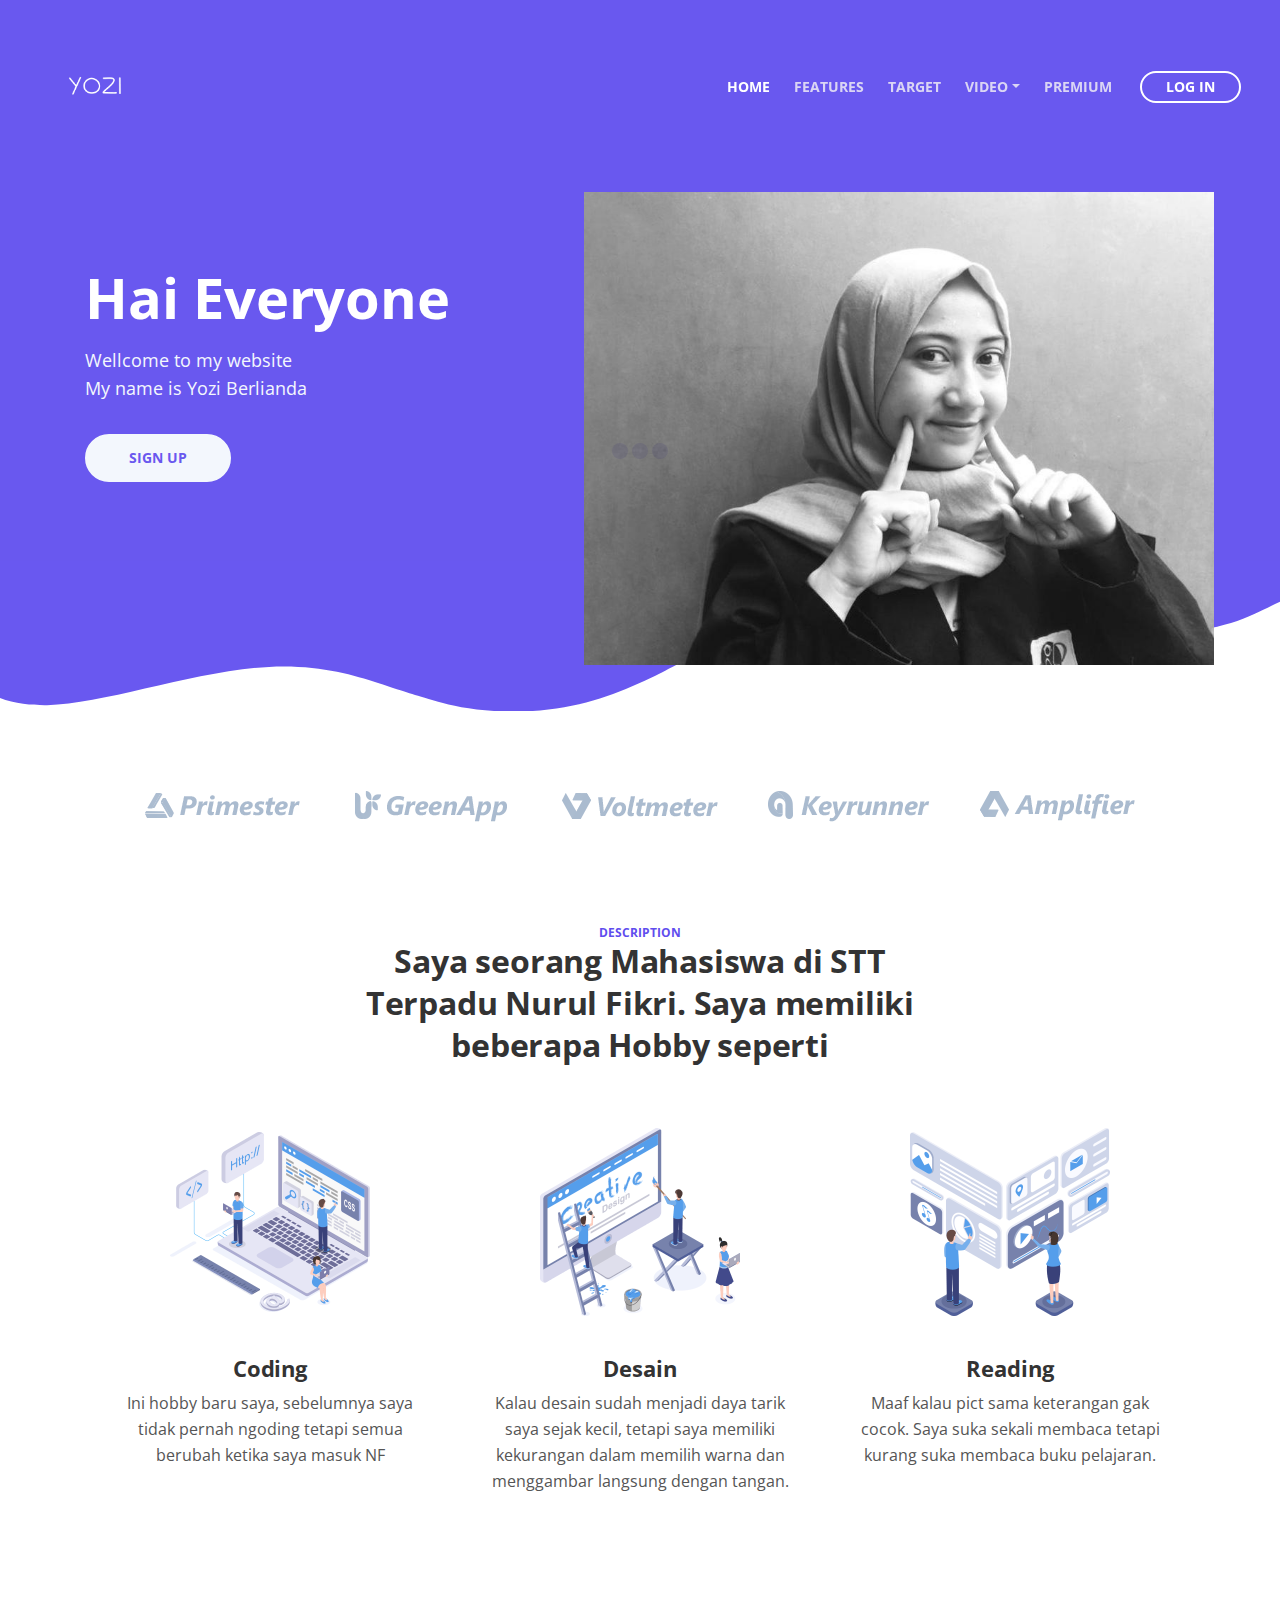
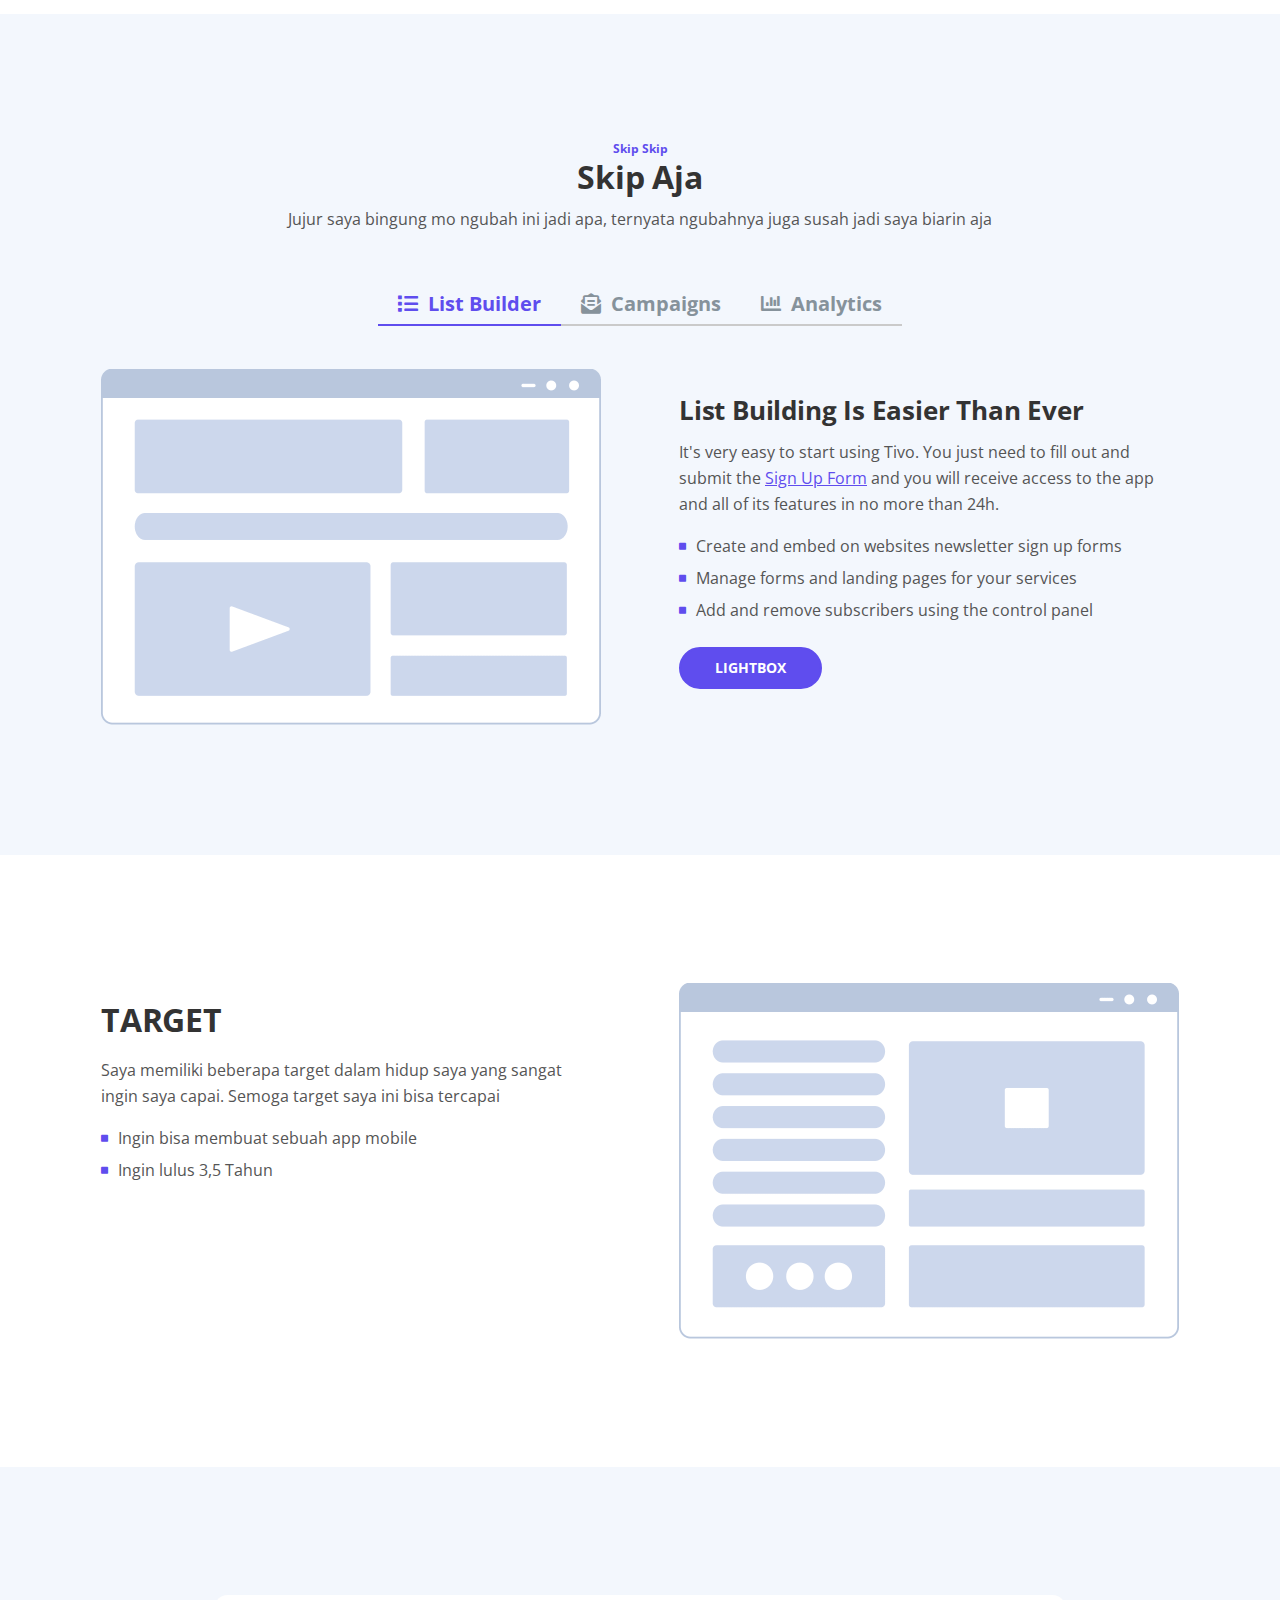
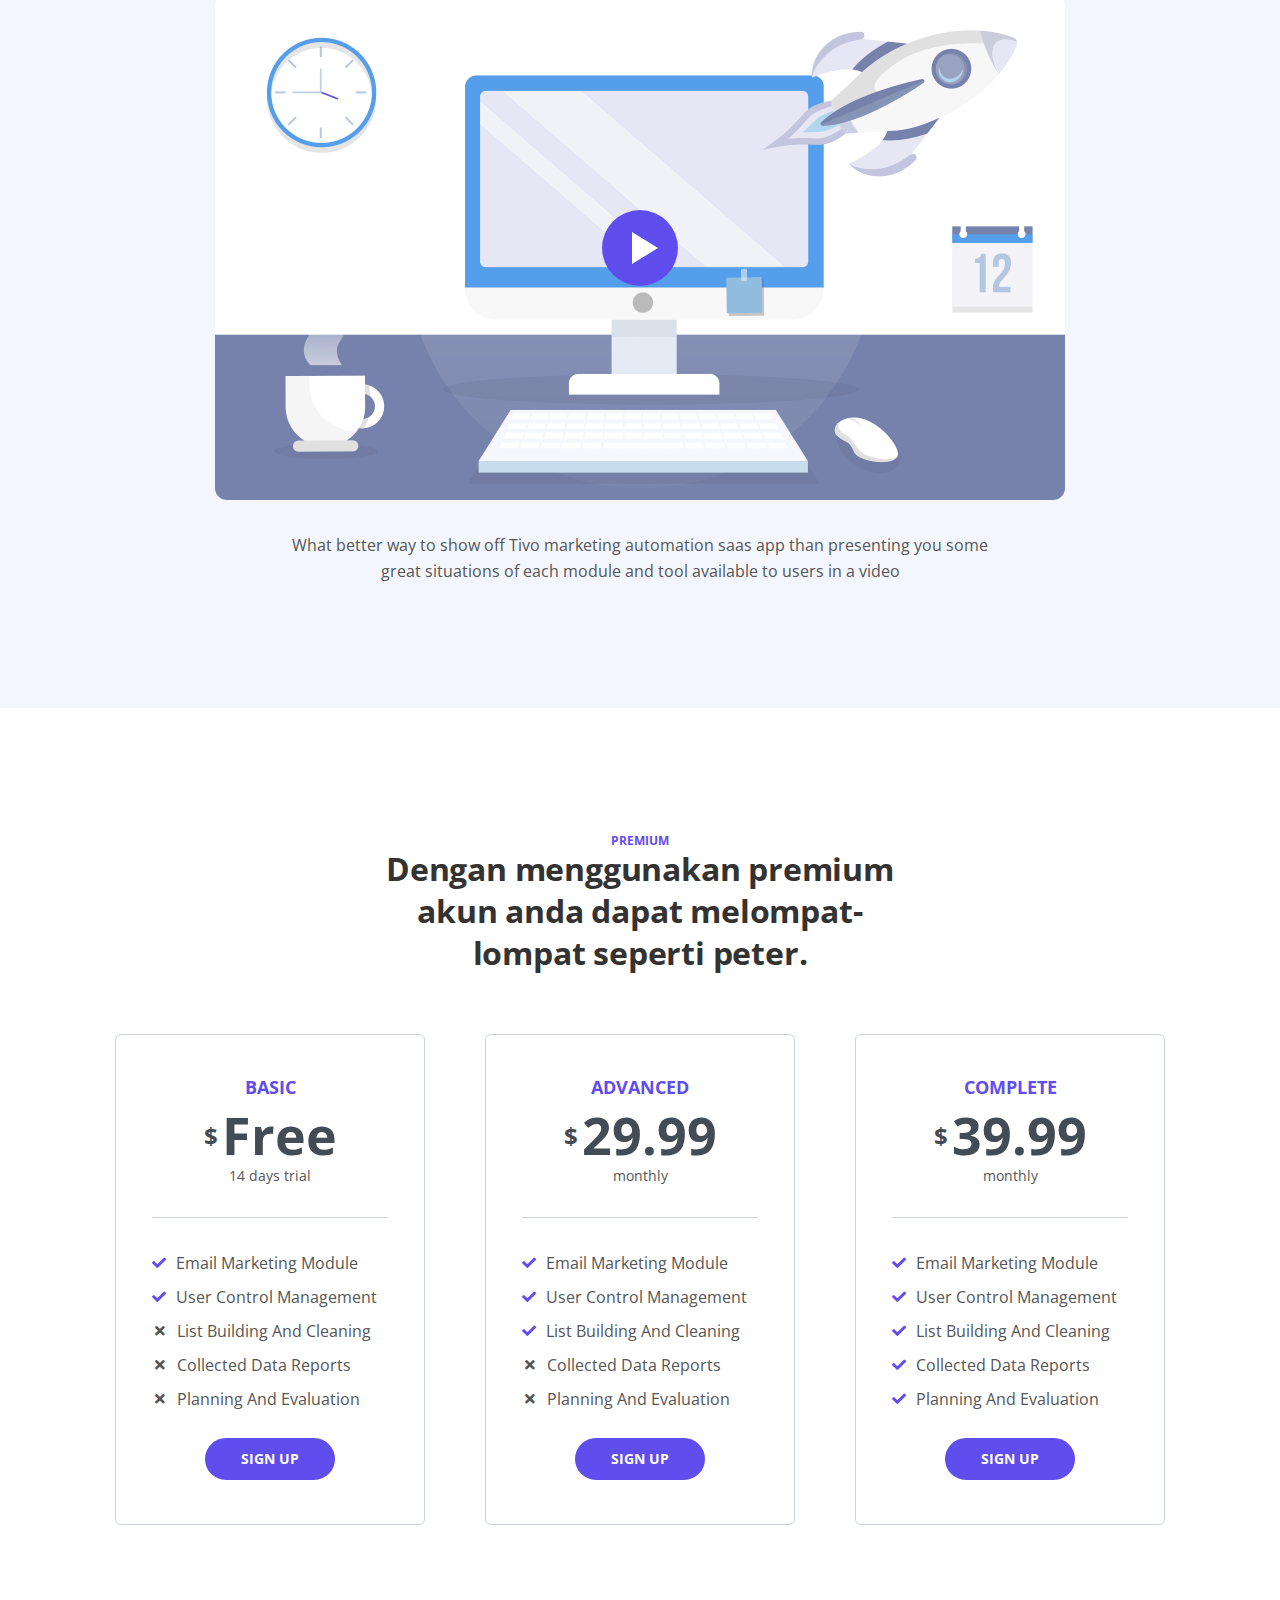
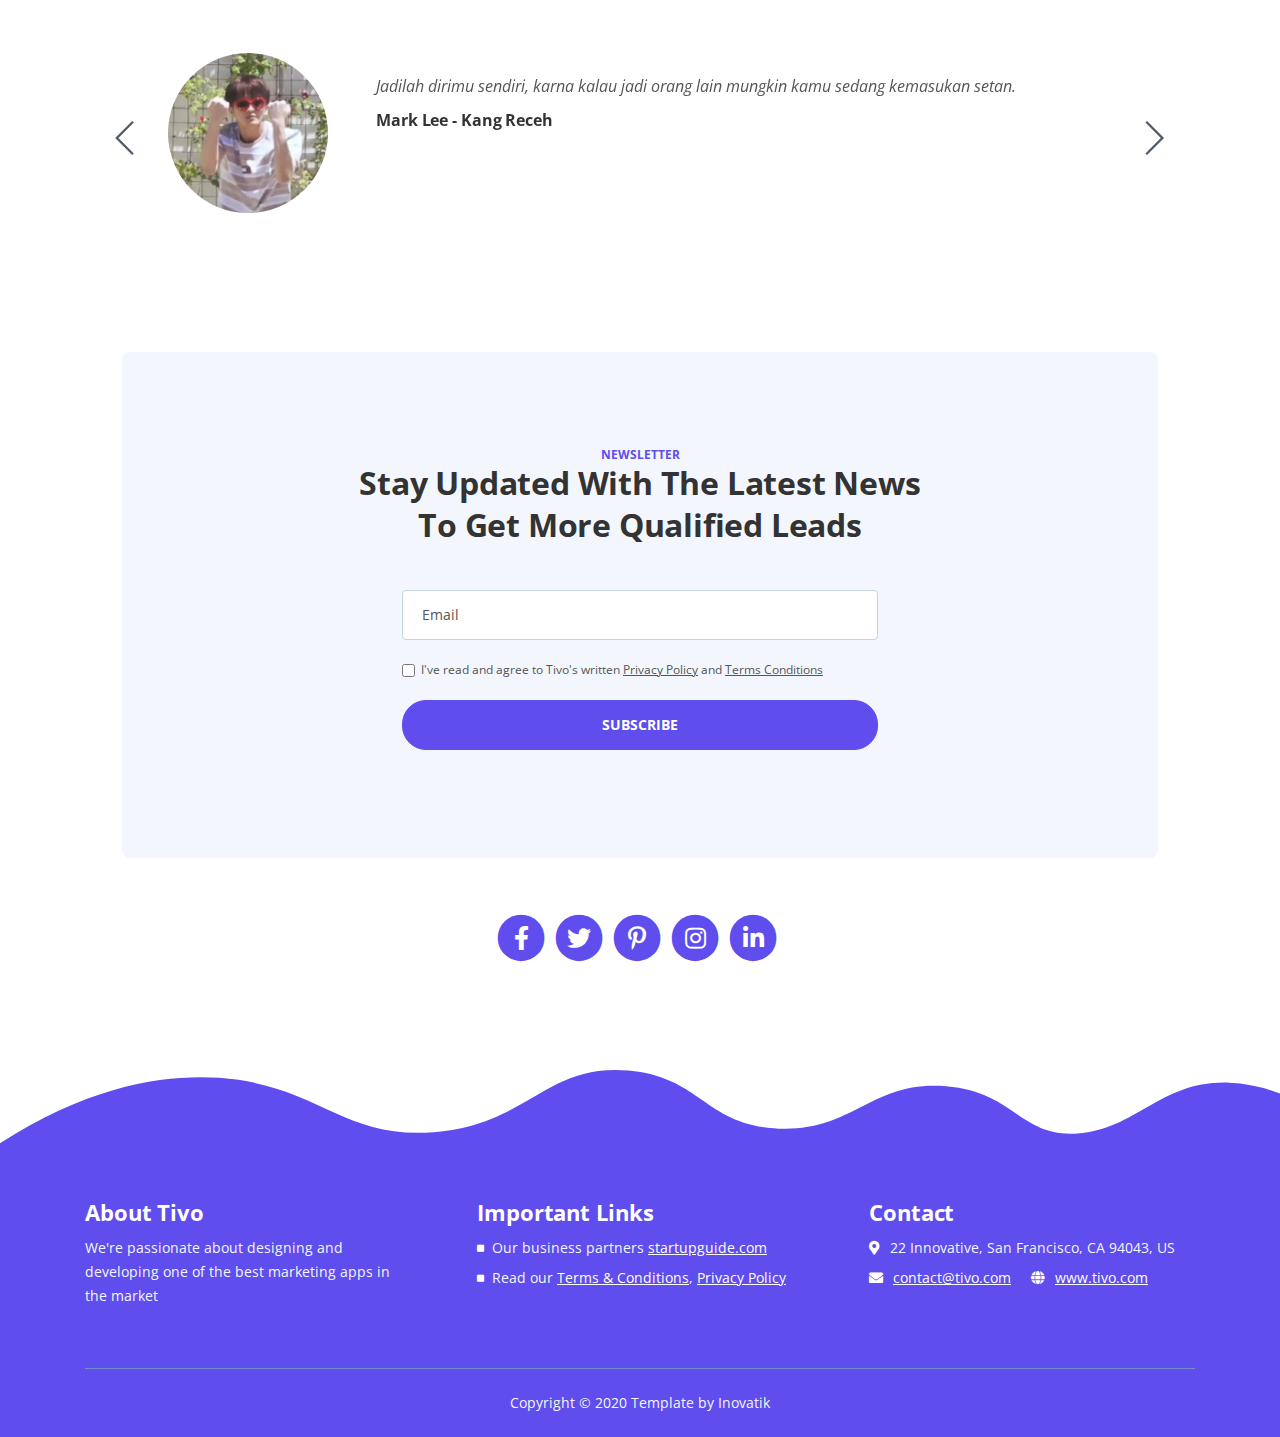
==== commit 2f6e6e91: "Yozi-Berlianda_TI02" ====
--- a/Landing Page/web/index.html
+++ b/Landing Page/web/index.html
@@ -70,7 +70,7 @@
                         <a class="nav-link page-scroll" href="#features">FEATURES</a>
                     </li>
                     <li class="nav-item">
-                        <a class="nav-link page-scroll" href="#details">DETAILS</a>
+                        <a class="nav-link page-scroll" href="#details">TARGET</a>
                     </li>
 
                     <!-- Dropdown Menu -->          
@@ -87,7 +87,7 @@
                     <!-- end of dropdown menu -->
 
                     <li class="nav-item">
-                        <a class="nav-link page-scroll" href="#pricing">PRICING</a>
+                        <a class="nav-link page-scroll" href="#pricing">PREMIUM</a>
                     </li>
                 </ul>
                 <span class="nav-item">
@@ -114,7 +114,7 @@
                     <div class="col-lg-6 col-xl-7">
                         <div class="image-container">
                             <div class="img-wrapper">
-                                <img class="img-fluid" src="images/header-software-app.png" alt="alternative">
+                                <img class="img-fluid" src="images/header-software-app.jpeg" alt="alternative">
                             </div> <!-- end of img-wrapper -->
                         </div> <!-- end of image-container -->
                     </div> <!-- end of col -->
@@ -172,7 +172,7 @@
             <div class="row">
                 <div class="col-lg-12">
                     <div class="above-heading">DESCRIPTION</div>
-                    <h2 class="h2-heading">Marketing Automation Will Bring More Qualified Leads</h2>
+                    <h2 class="h2-heading">Saya seorang Mahasiswa di STT Terpadu Nurul Fikri. Saya memiliki beberapa Hobby seperti</h2>
                 </div> <!-- end of col -->
             </div> <!-- end of row -->
             <div class="row">
@@ -184,8 +184,8 @@
                             <img class="img-fluid" src="images/description-1.png" alt="alternative">
                         </div>
                         <div class="card-body">
-                            <h4 class="card-title">Lists Builder</h4>
-                            <p>It's very easy to start creating email lists for your marketing actions. Just create your Tivo account</p>
+                            <h4 class="card-title">Coding</h4>
+                            <p>Ini hobby baru saya, sebelumnya saya tidak pernah ngoding tetapi semua berubah ketika saya masuk NF</p>
                         </div>
                     </div>
                     <!-- end of card -->
@@ -196,8 +196,8 @@
                             <img class="img-fluid" src="images/description-2.png" alt="alternative">
                         </div>
                         <div class="card-body">
-                            <h4 class="card-title">Campaign Tracker</h4>
-                            <p>Campaigns is a feature we've developed since the beginning because it's at the core of Tivo's functionalities</p>
+                            <h4 class="card-title">Desain</h4>
+                            <p>Kalau desain sudah menjadi daya tarik saya sejak kecil, tetapi saya memiliki kekurangan dalam memilih warna dan menggambar langsung dengan tangan.</p>
                         </div>
                     </div>
                     <!-- end of card -->
@@ -208,8 +208,8 @@
                             <img class="img-fluid" src="images/description-3.png" alt="alternative">
                         </div>
                         <div class="card-body">
-                            <h4 class="card-title">Analytics Tool</h4>
-                            <p>Tivo collects customer data in order to help you analyse different situations and take required action</p>
+                            <h4 class="card-title">Reading</h4>
+                            <p>Maaf kalau pict sama keterangan gak cocok. Saya suka sekali membaca tetapi kurang suka membaca buku pelajaran.</p>
                         </div>
                     </div>
                     <!-- end of card -->
@@ -226,9 +226,9 @@
         <div class="container">
             <div class="row">
                 <div class="col-lg-12">
-                    <div class="above-heading">FEATURES</div>
-                    <h2 class="h2-heading">Marketing Automation</h2>
-                    <p class="p-heading">Take your business strategy to the next level and automatize your marketing tasks to save time for product development. Tivo can provide results in less than 2 weeks</p>
+                    <div class="above-heading">Skip Skip</div>
+                    <h2 class="h2-heading">Skip Aja</h2>
+                    <p class="p-heading">Jujur saya bingung mo ngubah ini jadi apa, ternyata ngubahnya juga susah jadi saya biarin aja</p>
                 </div> <!-- end of col -->
             </div> <!-- end of row -->
             <div class="row">
@@ -322,7 +322,7 @@
                             <div class="row">
                                 <div class="col-lg-6">
                                     <div class="image-container">
-                                        <img class="img-fluid" src="images/features-3.png" alt="alternative">
+                                        <img class="img-fluid" src="images/features-3.jpg" alt="alternative">
                                     </div> <!-- end of image-container -->
                                 </div> <!-- end of col -->
                                 <div class="col-lg-6">
@@ -495,19 +495,19 @@
             <div class="row">
                 <div class="col-lg-6">
                     <div class="text-container">
-                        <h2>Now Is The Time To Upgrade Your Marketing Solution</h2>
-                        <p>Target the right customers for your business with the help of Tivo's patented segmentation technology and deploy efficient marketing campaigns. Keep your customers happy and loyal.</p>
+                        <h2>TARGET</h2>
+                        <p>Saya memiliki beberapa target dalam hidup saya yang sangat ingin saya capai. Semoga target saya ini bisa tercapai</p>
                         <ul class="list-unstyled li-space-lg">
                             <li class="media">
                                 <i class="fas fa-square"></i>
-                                <div class="media-body">Understand customers and meet their requirements</div>
+                                <div class="media-body">Ingin bisa membuat sebuah app mobile</div>
                             </li>
                             <li class="media">
                                 <i class="fas fa-square"></i>
-                                <div class="media-body">Targeted client base with Tivo's efficient technology</div>
+                                <div class="media-body">Ingin lulus 3,5 Tahun</div>
                             </li>
                         </ul>
-                        <a class="btn-solid-reg page-scroll" href="sign-up.html">SIGN UP</a>
+                        <!-- <a class="btn-solid-reg page-scroll" href="sign-up.html">SIGN UP</a> -->
                     </div> <!-- end of text-container -->
                 </div> <!-- end of col -->
                 <div class="col-lg-6">
@@ -553,8 +553,8 @@
         <div class="container">
             <div class="row">
                 <div class="col-lg-12">
-                    <div class="above-heading">PRICING</div>
-                    <h2 class="h2-heading">Pricing Options Table</h2>
+                    <div class="above-heading">PREMIUM</div>
+                    <h2 class="h2-heading">Dengan menggunakan premium akun anda dapat melompat-lompat seperti peter.</h2>
                 </div> <!-- end of col -->
             </div> <!-- end of row -->
             <div class="row">
@@ -680,8 +680,8 @@
                                         <img class="img-fluid" src="images/testimonial-1.jpg" alt="alternative">
                                     </div> <!-- end of image-wrapper -->
                                     <div class="text-wrapper">
-                                        <div class="testimonial-text">I started to use Tivo with the free trial about a year ago and never stopped since then. It does all the repeating marketing tasks and allows me to focus on core development activities like new product research and design. I love it and recommend it to everyone.</div>
-                                        <div class="testimonial-author">Jude Thorn - Online Marketer</div>
+                                        <div class="testimonial-text">Jadilah dirimu sendiri, karna kalau jadi orang lain mungkin kamu sedang kemasukan setan.</div>
+                                        <div class="testimonial-author">Mark Lee - Kang Receh</div>
                                     </div> <!-- end of text-wrapper -->
                                 </div> <!-- end of swiper-slide -->
                                 <!-- end of slide -->
@@ -692,8 +692,8 @@
                                         <img class="img-fluid" src="images/testimonial-2.jpg" alt="alternative">
                                     </div> <!-- end of image-wrapper -->
                                     <div class="text-wrapper">
-                                        <div class="testimonial-text">Awesome features for the money. I never thought such a low ammount of money would bring me so many leads per month. Before Tivo I used the services of an agency which cost 10x more and delivered far less. Highly recommended to marketers focused on results.</div>
-                                        <div class="testimonial-author">Roy Smith - Developer</div>
+                                        <div class="testimonial-text">Kenapa Ke uwu an harus lewat TL gw sih?</div>
+                                        <div class="testimonial-author">Lee Taeyong - Kang Iri</div>
                                     </div> <!-- end of text-wrapper -->
                                 </div> <!-- end of swiper-slide -->
                                 <!-- end of slide -->
@@ -704,8 +704,8 @@
                                         <img class="img-fluid" src="images/testimonial-3.jpg" alt="alternative">
                                     </div> <!-- end of image-wrapper -->
                                     <div class="text-wrapper">
-                                        <div class="testimonial-text">Tivo is the best marketing automation app for small and medium sized business. It understands the mindset of young entrepreneurs and provides the necessary data for wise marketing decisions. Just give it a try and you will definitely not regret spending your time.</div>
-                                        <div class="testimonial-author">Marsha Singer - Online Marketer</div>
+                                        <div class="testimonial-text">Hilih Kintil</div>
+                                        <div class="testimonial-author">Na Jaemin - Kang Julid</div>
                                     </div> <!-- end of text-wrapper -->
                                 </div> <!-- end of swiper-slide -->
                                 <!-- end of slide -->
@@ -716,8 +716,8 @@
                                         <img class="img-fluid" src="images/testimonial-4.jpg" alt="alternative">
                                     </div> <!-- end of image-wrapper -->
                                     <div class="text-wrapper">
-                                        <div class="testimonial-text">Tivo is one of the greatest marketing automation apps out there. I especially love the Reporting Tools module because it gives me such a great amount of information based on little amounts of input gathered in just few weeks of light weight usage. Recommended!</div>
-                                        <div class="testimonial-author">Ronda Louis - Online Marketer</div>
+                                        <div class="testimonial-text">Ada ranting ada kayu, I am nothing without you</div>
+                                        <div class="testimonial-author">Lucas - Kang Kopi</div>
                                     </div> <!-- end of text-wrapper -->
                                 </div> <!-- end of swiper-slide -->
                                 <!-- end of slide -->
